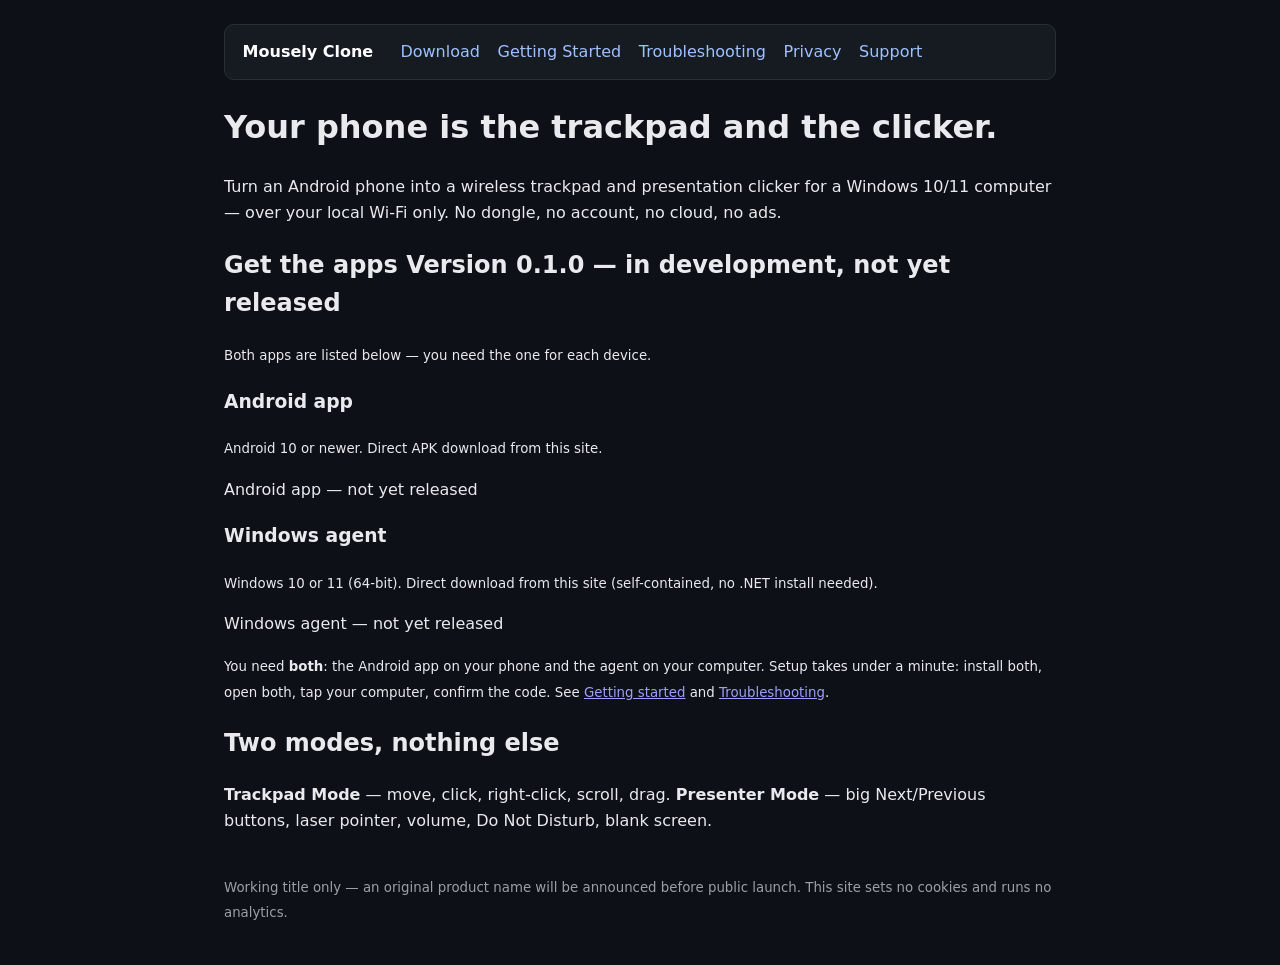
==== index.html @ 25a97e23 "Publish website build" ====
<!DOCTYPE html><html lang="en" data-astro-cid-5hce7sga> <head><meta charset="utf-8"><meta name="viewport" content="width=device-width, initial-scale=1"><title>Download — Mousely Clone (working title)</title><style>:root{color-scheme:dark;font-family:system-ui,-apple-system,Segoe UI,sans-serif}body{margin:0 auto;max-width:52rem;padding:1.5rem;line-height:1.6;background:#0d1117;color:#e8eaed}h1[data-astro-cid-5hce7sga]{font-size:2rem;line-height:1.25;margin:1.2rem 0 .6rem}h2[data-astro-cid-5hce7sga]{margin-top:0}nav[data-astro-cid-5hce7sga]{display:flex;flex-wrap:wrap;gap:.4rem 1.1rem;align-items:baseline;padding:.9rem 1.1rem;background:#161b22;border:1px solid #2a2f36;border-radius:10px}nav[data-astro-cid-5hce7sga] .brand[data-astro-cid-5hce7sga]{font-weight:700;color:#fff;margin-right:.6rem}nav[data-astro-cid-5hce7sga] a[data-astro-cid-5hce7sga]{color:#9ec1ff;text-decoration:none}nav[data-astro-cid-5hce7sga] a[data-astro-cid-5hce7sga]:hover{text-decoration:underline}footer[data-astro-cid-5hce7sga]{margin-top:2.5rem;color:#9aa0a6}.dl-grid[data-astro-cid-5hce7sga]{display:grid;grid-template-columns:repeat(auto-fit,minmax(15rem,1fr));gap:1rem}.dl[data-astro-cid-5hce7sga]{border:1px solid #2a2f36;border-radius:.5rem;padding:1rem}.dl[data-astro-cid-5hce7sga].recommended{border-color:#9ec1ff;box-shadow:0 0 0 1px #9ec1ff}.sha[data-astro-cid-5hce7sga]{word-break:break-all;font-size:.72rem}.card[data-astro-cid-5hce7sga]{border:1px solid #2a2f36;border-radius:10px;padding:1.1rem 1.3rem;margin:1rem 0;background:#12161c}.badge[data-astro-cid-5hce7sga]{display:inline-block;padding:.1rem .55rem;border-radius:999px;background:#3a2f10;color:#ffd97a;font-size:.85rem}a[data-astro-cid-5hce7sga].btn{display:inline-block;padding:.6rem 1.1rem;border-radius:8px;background:#1f6feb;color:#fff;text-decoration:none;margin-right:.6rem}a[data-astro-cid-5hce7sga].btn.disabled{background:#2a2f36;color:#9aa0a6;pointer-events:none}
</style></head> <body data-astro-cid-5hce7sga> <nav data-astro-cid-5hce7sga> <span class="brand" data-astro-cid-5hce7sga>Mousely Clone</span> <a href="/" data-astro-cid-5hce7sga>Download</a> <a href="/getting-started/" data-astro-cid-5hce7sga>Getting Started</a> <a href="/troubleshooting/" data-astro-cid-5hce7sga>Troubleshooting</a> <a href="/privacy/" data-astro-cid-5hce7sga>Privacy</a> <a href="/support/" data-astro-cid-5hce7sga>Support</a> </nav> <main data-astro-cid-5hce7sga> <h1>Your phone is the trackpad and the clicker.</h1> <p>Turn an Android phone into a wireless trackpad and presentation clicker for a
     Windows 10/11 computer — over your local Wi-Fi only. No dongle, no account,
     no cloud, no ads.</p> <div class="card" id="download"> <h2>Get the apps
<span class="badge">Version 0.1.0 — in development, not yet released</span> </h2> <p id="os-hint"><small>Both apps are listed below — you need the one for each device.</small></p> <div class="dl-grid"> <div class="dl" id="dl-android"> <h3>Android app</h3> <p><small>Android 10 or newer. Direct APK download from this site.</small></p> <p><a class="btn disabled" aria-disabled="true">Android app — not yet released</a></p> </div> <div class="dl" id="dl-windows"> <h3>Windows agent</h3> <p><small>Windows 10 or 11 (64-bit). Direct download from this site (self-contained, no .NET install needed).</small></p> <p><a class="btn disabled" aria-disabled="true">Windows agent — not yet released</a></p> </div> </div> <p><small>You need <strong>both</strong>: the Android app on your phone and the agent on your
    computer. Setup takes under a minute: install both, open both, tap your computer, confirm the code.
    See <a href="/getting-started/">Getting started</a> and <a href="/troubleshooting/">Troubleshooting</a>.</small></p> </div> <div class="card"> <h2>Two modes, nothing else</h2> <p><strong>Trackpad Mode</strong> — move, click, right-click, scroll, drag.
<strong>Presenter Mode</strong> — big Next/Previous buttons, laser pointer, volume,
       Do Not Disturb, blank screen.</p> </div> <script>
    // Highlight the download that matches the visitor's OS. Both options stay
    // visible and usable — this only adds a hint, it never hides the other.
    (function () {
      var ua = navigator.userAgent || '';
      var isAndroid = /Android/i.test(ua);
      var isWindows = /Windows/i.test(ua);
      var hint = document.getElementById('os-hint');
      if (isAndroid) {
        document.getElementById('dl-android')?.classList.add('recommended');
        if (hint) hint.innerHTML = '<small>On an Android phone? Start with the <strong>Android app</strong> — you will also need the Windows agent on your computer.</small>';
      } else if (isWindows) {
        document.getElementById('dl-windows')?.classList.add('recommended');
        if (hint) hint.innerHTML = '<small>On a Windows PC? Start with the <strong>Windows agent</strong> — you will also need the Android app on your phone.</small>';
      }
    })();
  </script> </main> <footer data-astro-cid-5hce7sga><p data-astro-cid-5hce7sga><small data-astro-cid-5hce7sga>Working title only — an original product name will be announced before public launch. This site sets no cookies and runs no analytics.</small></p></footer> </body></html>
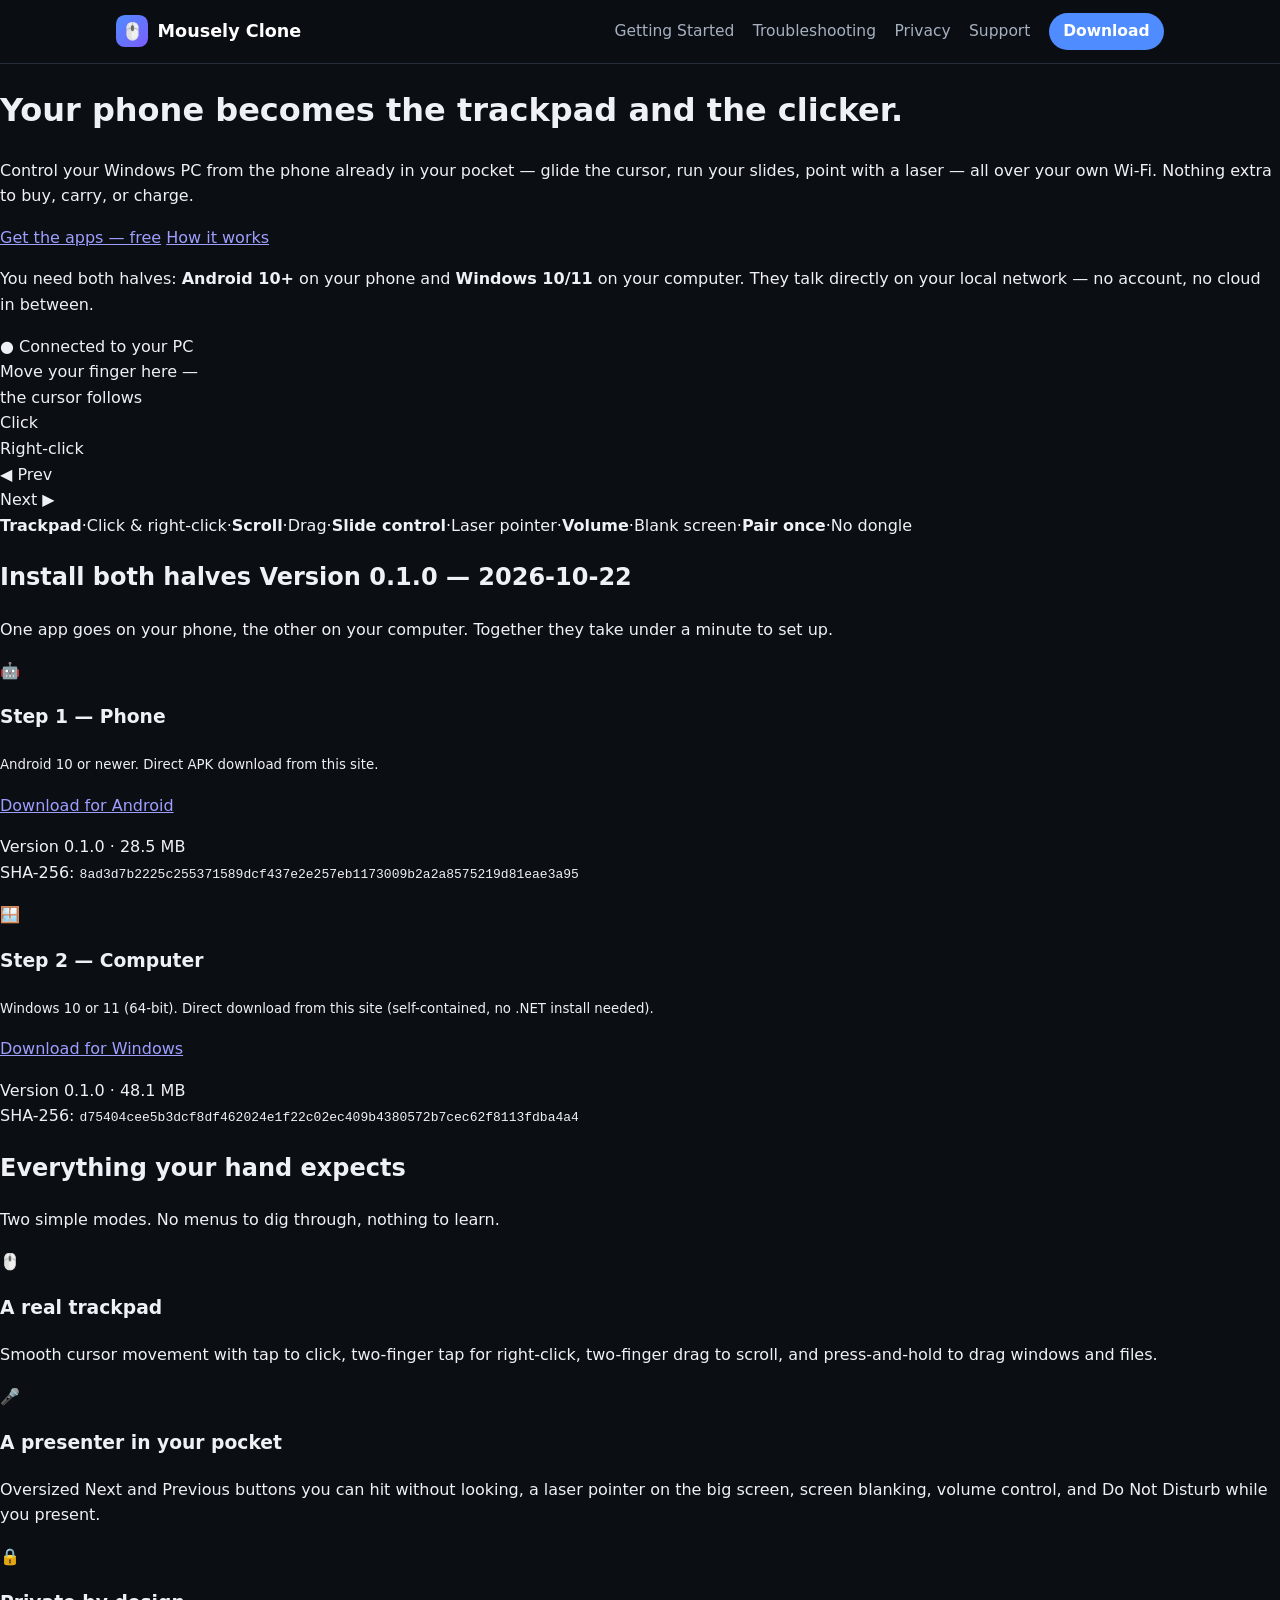
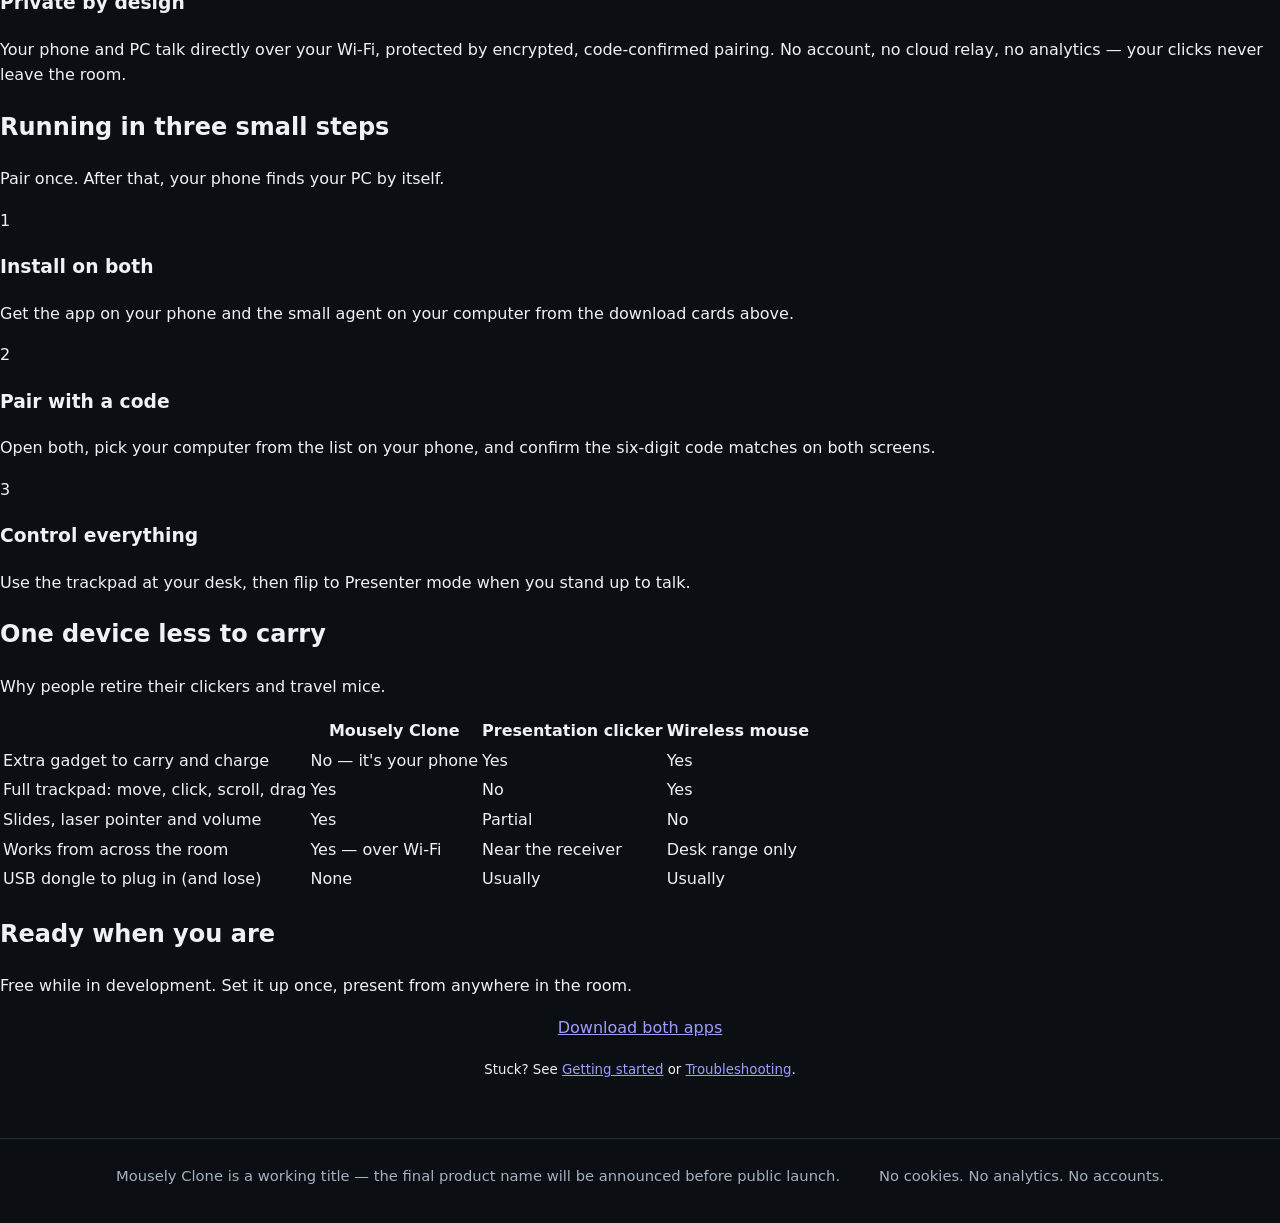
==== commit 7375d0f4: "Publish website build" ====
--- a/index.html
+++ b/index.html
@@ -1,25 +1,32 @@
-<!DOCTYPE html><html lang="en" data-astro-cid-5hce7sga> <head><meta charset="utf-8"><meta name="viewport" content="width=device-width, initial-scale=1"><title>Download — Mousely Clone (working title)</title><style>:root{color-scheme:dark;font-family:system-ui,-apple-system,Segoe UI,sans-serif}body{margin:0 auto;max-width:52rem;padding:1.5rem;line-height:1.6;background:#0d1117;color:#e8eaed}h1[data-astro-cid-5hce7sga]{font-size:2rem;line-height:1.25;margin:1.2rem 0 .6rem}h2[data-astro-cid-5hce7sga]{margin-top:0}nav[data-astro-cid-5hce7sga]{display:flex;flex-wrap:wrap;gap:.4rem 1.1rem;align-items:baseline;padding:.9rem 1.1rem;background:#161b22;border:1px solid #2a2f36;border-radius:10px}nav[data-astro-cid-5hce7sga] .brand[data-astro-cid-5hce7sga]{font-weight:700;color:#fff;margin-right:.6rem}nav[data-astro-cid-5hce7sga] a[data-astro-cid-5hce7sga]{color:#9ec1ff;text-decoration:none}nav[data-astro-cid-5hce7sga] a[data-astro-cid-5hce7sga]:hover{text-decoration:underline}footer[data-astro-cid-5hce7sga]{margin-top:2.5rem;color:#9aa0a6}.dl-grid[data-astro-cid-5hce7sga]{display:grid;grid-template-columns:repeat(auto-fit,minmax(15rem,1fr));gap:1rem}.dl[data-astro-cid-5hce7sga]{border:1px solid #2a2f36;border-radius:.5rem;padding:1rem}.dl[data-astro-cid-5hce7sga].recommended{border-color:#9ec1ff;box-shadow:0 0 0 1px #9ec1ff}.sha[data-astro-cid-5hce7sga]{word-break:break-all;font-size:.72rem}.card[data-astro-cid-5hce7sga]{border:1px solid #2a2f36;border-radius:10px;padding:1.1rem 1.3rem;margin:1rem 0;background:#12161c}.badge[data-astro-cid-5hce7sga]{display:inline-block;padding:.1rem .55rem;border-radius:999px;background:#3a2f10;color:#ffd97a;font-size:.85rem}a[data-astro-cid-5hce7sga].btn{display:inline-block;padding:.6rem 1.1rem;border-radius:8px;background:#1f6feb;color:#fff;text-decoration:none;margin-right:.6rem}a[data-astro-cid-5hce7sga].btn.disabled{background:#2a2f36;color:#9aa0a6;pointer-events:none}
-</style></head> <body data-astro-cid-5hce7sga> <nav data-astro-cid-5hce7sga> <span class="brand" data-astro-cid-5hce7sga>Mousely Clone</span> <a href="/" data-astro-cid-5hce7sga>Download</a> <a href="/getting-started/" data-astro-cid-5hce7sga>Getting Started</a> <a href="/troubleshooting/" data-astro-cid-5hce7sga>Troubleshooting</a> <a href="/privacy/" data-astro-cid-5hce7sga>Privacy</a> <a href="/support/" data-astro-cid-5hce7sga>Support</a> </nav> <main data-astro-cid-5hce7sga> <h1>Your phone is the trackpad and the clicker.</h1> <p>Turn an Android phone into a wireless trackpad and presentation clicker for a
-     Windows 10/11 computer — over your local Wi-Fi only. No dongle, no account,
-     no cloud, no ads.</p> <div class="card" id="download"> <h2>Get the apps
-<span class="badge">Version 0.1.0 — in development, not yet released</span> </h2> <p id="os-hint"><small>Both apps are listed below — you need the one for each device.</small></p> <div class="dl-grid"> <div class="dl" id="dl-android"> <h3>Android app</h3> <p><small>Android 10 or newer. Direct APK download from this site.</small></p> <p><a class="btn disabled" aria-disabled="true">Android app — not yet released</a></p> </div> <div class="dl" id="dl-windows"> <h3>Windows agent</h3> <p><small>Windows 10 or 11 (64-bit). Direct download from this site (self-contained, no .NET install needed).</small></p> <p><a class="btn disabled" aria-disabled="true">Windows agent — not yet released</a></p> </div> </div> <p><small>You need <strong>both</strong>: the Android app on your phone and the agent on your
-    computer. Setup takes under a minute: install both, open both, tap your computer, confirm the code.
-    See <a href="/getting-started/">Getting started</a> and <a href="/troubleshooting/">Troubleshooting</a>.</small></p> </div> <div class="card"> <h2>Two modes, nothing else</h2> <p><strong>Trackpad Mode</strong> — move, click, right-click, scroll, drag.
-<strong>Presenter Mode</strong> — big Next/Previous buttons, laser pointer, volume,
-       Do Not Disturb, blank screen.</p> </div> <script>
+<!DOCTYPE html><html lang="en" data-astro-cid-5hce7sga> <head><meta charset="utf-8"><meta name="viewport" content="width=device-width, initial-scale=1"><meta name="description" content="Mousely Clone turns an Android phone into a wireless trackpad and presentation clicker for a Windows PC — over your own Wi-Fi, with no dongle, no account and no cloud."><title>Your phone is the trackpad — Mousely Clone (working title)</title><link rel="stylesheet" href="/_astro/getting-started.DhWvKRjP.css"></head> <body data-astro-cid-5hce7sga> <header class="site" data-astro-cid-5hce7sga> <div class="bar" data-astro-cid-5hce7sga> <a class="brand" href="/" data-astro-cid-5hce7sga><span class="logo" data-astro-cid-5hce7sga>🖱️</span> Mousely Clone</a> <nav class="main" data-astro-cid-5hce7sga> <a href="/getting-started/" data-astro-cid-5hce7sga>Getting Started</a> <a href="/troubleshooting/" data-astro-cid-5hce7sga>Troubleshooting</a> <a href="/privacy/" data-astro-cid-5hce7sga>Privacy</a> <a href="/support/" data-astro-cid-5hce7sga>Support</a> <a class="cta" href="/#download" data-astro-cid-5hce7sga>Download</a> </nav> </div> </header>  <div class="hero"> <h1>Your phone becomes the <span class="grad">trackpad and the clicker.</span></h1> <p class="sub">Control your Windows PC from the phone already in your pocket — glide the
+      cursor, run your slides, point with a laser — all over your own Wi-Fi.
+      Nothing extra to buy, carry, or charge.</p> <div class="cta-row"> <a class="btn" href="#download">Get the apps — free</a> <a class="btn ghost" href="/getting-started/">How it works</a> </div> <p class="compat">You need both halves: <strong>Android 10+</strong> on your phone and
+<strong>Windows 10/11</strong> on your computer. They talk directly on your local
+      network — no account, no cloud in between.</p> <div class="phone" aria-hidden="true"> <div class="screen"> <div class="p-status">● Connected to your PC</div> <div class="p-pad">Move your finger here —<br>the cursor follows</div> <div class="p-row"><div class="p-btn">Click</div><div class="p-btn">Right-click</div></div> <div class="p-row"><div class="p-btn blue">◀ Prev</div><div class="p-btn blue">Next ▶</div></div> </div> </div> </div> <div class="ticker" aria-hidden="true"> <span><b>Trackpad</b></span>·<span>Click &amp; right-click</span>·<span><b>Scroll</b></span>·<span>Drag</span>·<span><b>Slide control</b></span>·<span>Laser pointer</span>·<span><b>Volume</b></span>·<span>Blank screen</span>·<span><b>Pair once</b></span>·<span>No dongle</span> </div> <div class="wrap"> <section class="block" id="download"> <h2>Install both halves
+<span class="badge live">Version 0.1.0 — 2026-10-22</span> </h2> <p class="lead" id="os-hint">One app goes on your phone, the other on your computer.
+        Together they take under a minute to set up.</p> <div class="dl-grid"> <div class="dl" id="dl-android"> <div class="os-ic">🤖</div> <h3>Step 1 — Phone</h3> <p><small>Android 10 or newer. Direct APK download from this site.</small></p>  <p><a class="btn" href="https://haalimwork-sys.github.io/files/mouselyclone-android-v0.1.0.apk">Download for Android</a></p> <p class="meta">Version 0.1.0 · 28.5 MB<br>
+SHA-256: <code class="sha">8ad3d7b2225c255371589dcf437e2e257eb1173009b2a2a8575219d81eae3a95</code></p>  </div> <div class="dl" id="dl-windows"> <div class="os-ic">🪟</div> <h3>Step 2 — Computer</h3> <p><small>Windows 10 or 11 (64-bit). Direct download from this site (self-contained, no .NET install needed).</small></p>  <p><a class="btn" href="https://haalimwork-sys.github.io/files/mouselyclone-windows-v0.1.0.zip">Download for Windows</a></p> <p class="meta">Version 0.1.0 · 48.1 MB<br>
+SHA-256: <code class="sha">d75404cee5b3dcf8df462024e1f22c02ec409b4380572b7cec62f8113fdba4a4</code></p>  </div> </div> </section> <section class="block"> <h2>Everything your hand expects</h2> <p class="lead">Two simple modes. No menus to dig through, nothing to learn.</p> <div class="grid3"> <div class="feat"> <div class="ic">🖱️</div> <h3>A real trackpad</h3> <p>Smooth cursor movement with tap to click, two-finger tap for right-click,
+             two-finger drag to scroll, and press-and-hold to drag windows and files.</p> </div> <div class="feat"> <div class="ic">🎤</div> <h3>A presenter in your pocket</h3> <p>Oversized Next and Previous buttons you can hit without looking, a laser
+             pointer on the big screen, screen blanking, volume control, and
+             Do Not Disturb while you present.</p> </div> <div class="feat"> <div class="ic">🔒</div> <h3>Private by design</h3> <p>Your phone and PC talk directly over your Wi-Fi, protected by encrypted,
+             code-confirmed pairing. No account, no cloud relay, no analytics —
+             your clicks never leave the room.</p> </div> </div> </section> <section class="block"> <h2>Running in three small steps</h2> <p class="lead">Pair once. After that, your phone finds your PC by itself.</p> <div class="steps"> <div class="step"> <div class="num">1</div> <h3>Install on both</h3> <p>Get the app on your phone and the small agent on your computer from the
+             download cards above.</p> </div> <div class="step"> <div class="num">2</div> <h3>Pair with a code</h3> <p>Open both, pick your computer from the list on your phone, and confirm the
+             six-digit code matches on both screens.</p> </div> <div class="step"> <div class="num">3</div> <h3>Control everything</h3> <p>Use the trackpad at your desk, then flip to Presenter mode when you stand
+             up to talk.</p> </div> </div> </section> <section class="block"> <h2>One device less to carry</h2> <p class="lead">Why people retire their clickers and travel mice.</p> <div class="table-wrap"> <table class="compare"> <tr><th></th><th>Mousely Clone</th><th>Presentation clicker</th><th>Wireless mouse</th></tr> <tr><td>Extra gadget to carry and charge</td><td class="yes">No — it's your phone</td><td class="no">Yes</td><td class="no">Yes</td></tr> <tr><td>Full trackpad: move, click, scroll, drag</td><td class="yes">Yes</td><td class="no">No</td><td class="yes">Yes</td></tr> <tr><td>Slides, laser pointer and volume</td><td class="yes">Yes</td><td>Partial</td><td class="no">No</td></tr> <tr><td>Works from across the room</td><td class="yes">Yes — over Wi-Fi</td><td>Near the receiver</td><td class="no">Desk range only</td></tr> <tr><td>USB dongle to plug in (and lose)</td><td class="yes">None</td><td class="no">Usually</td><td class="no">Usually</td></tr> </table> </div> </section> <section class="block"> <h2>Ready when you are</h2> <p class="lead">Free while in development. Set it up once, present from anywhere in the room.</p> <p style="text-align:center"><a class="btn" href="#download">Download both apps</a></p> <p style="text-align:center"><small>Stuck? See <a href="/getting-started/">Getting started</a>
+or <a href="/troubleshooting/">Troubleshooting</a>.</small></p> </section> </div> <script>
     // Highlight the download that matches the visitor's OS. Both options stay
     // visible and usable — this only adds a hint, it never hides the other.
     (function () {
       var ua = navigator.userAgent || '';
-      var isAndroid = /Android/i.test(ua);
-      var isWindows = /Windows/i.test(ua);
       var hint = document.getElementById('os-hint');
-      if (isAndroid) {
+      if (/Android/i.test(ua)) {
         document.getElementById('dl-android')?.classList.add('recommended');
-        if (hint) hint.innerHTML = '<small>On an Android phone? Start with the <strong>Android app</strong> — you will also need the Windows agent on your computer.</small>';
-      } else if (isWindows) {
+        if (hint) hint.innerHTML = 'You are on an Android phone — start with <strong>Step 1</strong> below. You will also need the Windows agent on your computer.';
+      } else if (/Windows/i.test(ua)) {
         document.getElementById('dl-windows')?.classList.add('recommended');
-        if (hint) hint.innerHTML = '<small>On a Windows PC? Start with the <strong>Windows agent</strong> — you will also need the Android app on your phone.</small>';
+        if (hint) hint.innerHTML = 'You are on a Windows PC — start with <strong>Step 2</strong> below. You will also need the Android app on your phone.';
       }
     })();
-  </script> </main> <footer data-astro-cid-5hce7sga><p data-astro-cid-5hce7sga><small data-astro-cid-5hce7sga>Working title only — an original product name will be announced before public launch. This site sets no cookies and runs no analytics.</small></p></footer> </body></html>+  </script>  <footer class="site" data-astro-cid-5hce7sga> <div class="foot" data-astro-cid-5hce7sga> <span data-astro-cid-5hce7sga>Mousely Clone is a working title — the final product name will be announced before public launch.</span> <span data-astro-cid-5hce7sga>No cookies. No analytics. No accounts.</span> </div> </footer> </body></html>
--- a/_astro/getting-started.DhWvKRjP.css
+++ b/_astro/getting-started.DhWvKRjP.css
@@ -0,0 +1 @@
+:root{color-scheme:dark;--bg: #0b0e13;--panel: #12161d;--panel2: #171c26;--line: #262d3a;--text: #eef1f6;--muted: #a7b0bf;--accent: #4f8cff;--accent2: #7c5cff;--good: #3fb96f;--warn-bg: #3a2f10;--warn: #ffd97a;font-family:system-ui,-apple-system,Segoe UI,Roboto,sans-serif}[data-astro-cid-5hce7sga]{box-sizing:border-box}body{margin:0;background:var(--bg);color:var(--text);line-height:1.6}.wrap[data-astro-cid-5hce7sga]{max-width:68rem;margin:0 auto;padding:0 1.25rem 3rem}a[data-astro-cid-5hce7sga]{color:#9ec1ff}header[data-astro-cid-5hce7sga].site{position:sticky;top:0;z-index:10;background:#0b0e13e0;backdrop-filter:blur(8px);border-bottom:1px solid var(--line)}header[data-astro-cid-5hce7sga].site .bar[data-astro-cid-5hce7sga]{max-width:68rem;margin:0 auto;padding:.8rem 1.25rem;display:flex;align-items:center;gap:1.4rem;flex-wrap:wrap}.brand[data-astro-cid-5hce7sga]{display:flex;align-items:center;gap:.6rem;font-weight:800;font-size:1.1rem;color:#fff;text-decoration:none;margin-right:auto}.brand[data-astro-cid-5hce7sga] .logo[data-astro-cid-5hce7sga]{width:2rem;height:2rem;border-radius:.55rem;background:linear-gradient(135deg,var(--accent),var(--accent2));display:inline-flex;align-items:center;justify-content:center;font-size:1.05rem}nav[data-astro-cid-5hce7sga].main{display:flex;gap:1.15rem;flex-wrap:wrap;align-items:center}nav[data-astro-cid-5hce7sga].main a[data-astro-cid-5hce7sga]{color:var(--muted);text-decoration:none;font-size:.97rem}nav[data-astro-cid-5hce7sga].main a[data-astro-cid-5hce7sga]:hover{color:#fff}nav[data-astro-cid-5hce7sga].main a[data-astro-cid-5hce7sga].cta{color:#fff;background:var(--accent);padding:.38rem .9rem;border-radius:999px;font-weight:600}nav[data-astro-cid-5hce7sga].main a[data-astro-cid-5hce7sga].cta:hover{background:#3d7bf0}.hero[data-astro-cid-5hce7sga]{text-align:center;padding:4.2rem 1rem 2.6rem;background:radial-gradient(60rem 26rem at 50% -8rem,rgba(79,140,255,.22),transparent 60%),radial-gradient(40rem 18rem at 85% 0,rgba(124,92,255,.16),transparent 60%);border-bottom:1px solid var(--line)}.hero[data-astro-cid-5hce7sga] h1[data-astro-cid-5hce7sga]{font-size:clamp(2.1rem,5.2vw,3.4rem);line-height:1.12;margin:0 auto 1rem;max-width:46rem;letter-spacing:-.02em}.hero[data-astro-cid-5hce7sga] h1[data-astro-cid-5hce7sga] .grad[data-astro-cid-5hce7sga]{background:linear-gradient(90deg,var(--accent),var(--accent2));-webkit-background-clip:text;background-clip:text;color:transparent}.hero[data-astro-cid-5hce7sga] p[data-astro-cid-5hce7sga].sub{font-size:1.15rem;color:var(--muted);max-width:40rem;margin:0 auto 1.8rem}.hero[data-astro-cid-5hce7sga] .cta-row[data-astro-cid-5hce7sga]{display:flex;gap:.8rem;justify-content:center;flex-wrap:wrap}.hero[data-astro-cid-5hce7sga] .compat[data-astro-cid-5hce7sga]{margin-top:1.1rem;color:var(--muted);font-size:.92rem}a[data-astro-cid-5hce7sga].btn{display:inline-block;padding:.75rem 1.5rem;border-radius:999px;background:var(--accent);color:#fff;text-decoration:none;font-weight:650;font-size:1.02rem}a[data-astro-cid-5hce7sga].btn:hover{background:#3d7bf0}a[data-astro-cid-5hce7sga].btn.ghost{background:transparent;border:1px solid var(--line);color:var(--text)}a[data-astro-cid-5hce7sga].btn.ghost:hover{border-color:var(--accent)}a[data-astro-cid-5hce7sga].btn.disabled{background:#232a36;color:#8a94a5;pointer-events:none}.phone[data-astro-cid-5hce7sga]{width:15.5rem;margin:2.4rem auto 0;background:#05070a;border:1px solid #303947;border-radius:2rem;padding:.7rem;box-shadow:0 1.5rem 3rem #00000080}.phone[data-astro-cid-5hce7sga] .screen[data-astro-cid-5hce7sga]{background:linear-gradient(180deg,#141a24,#0d1117);border-radius:1.5rem;padding:1rem .9rem 1.1rem;min-height:19rem;display:flex;flex-direction:column;gap:.7rem}.phone[data-astro-cid-5hce7sga] .p-status[data-astro-cid-5hce7sga]{text-align:center;color:var(--good);font-size:.8rem;font-weight:600}.phone[data-astro-cid-5hce7sga] .p-pad[data-astro-cid-5hce7sga]{flex:1;border:1.5px dashed #33405a;border-radius:1rem;display:flex;align-items:center;justify-content:center;color:#6f7d94;font-size:.85rem;text-align:center;padding:1rem}.phone[data-astro-cid-5hce7sga] .p-row[data-astro-cid-5hce7sga]{display:flex;gap:.6rem}.phone[data-astro-cid-5hce7sga] .p-btn[data-astro-cid-5hce7sga]{flex:1;text-align:center;background:#1c2330;border:1px solid var(--line);border-radius:.8rem;padding:.55rem 0;font-size:.85rem;color:var(--text)}.phone[data-astro-cid-5hce7sga] .p-btn[data-astro-cid-5hce7sga].blue{background:var(--accent);border-color:var(--accent);color:#fff;font-weight:650}.ticker[data-astro-cid-5hce7sga]{overflow:hidden;border-bottom:1px solid var(--line);padding:.85rem 0;white-space:nowrap;color:var(--muted);font-size:.95rem;text-align:center}.ticker[data-astro-cid-5hce7sga] span[data-astro-cid-5hce7sga]{margin:0 1.1rem}.ticker[data-astro-cid-5hce7sga] b[data-astro-cid-5hce7sga]{color:var(--text);font-weight:600}section[data-astro-cid-5hce7sga].block{padding:3rem 0 .5rem}section[data-astro-cid-5hce7sga].block>h2[data-astro-cid-5hce7sga]{font-size:1.8rem;text-align:center;margin:0 0 .5rem;letter-spacing:-.01em}section[data-astro-cid-5hce7sga].block>p[data-astro-cid-5hce7sga].lead{text-align:center;color:var(--muted);max-width:38rem;margin:0 auto 2rem}.grid3[data-astro-cid-5hce7sga]{display:grid;grid-template-columns:repeat(auto-fit,minmax(15.5rem,1fr));gap:1rem}.feat[data-astro-cid-5hce7sga]{background:var(--panel);border:1px solid var(--line);border-radius:1rem;padding:1.4rem}.feat[data-astro-cid-5hce7sga] .ic[data-astro-cid-5hce7sga]{font-size:1.6rem}.feat[data-astro-cid-5hce7sga] h3[data-astro-cid-5hce7sga]{margin:.6rem 0 .35rem;font-size:1.12rem}.feat[data-astro-cid-5hce7sga] p[data-astro-cid-5hce7sga]{margin:0;color:var(--muted);font-size:.97rem}.steps[data-astro-cid-5hce7sga]{display:grid;grid-template-columns:repeat(auto-fit,minmax(15.5rem,1fr));gap:1rem}.step[data-astro-cid-5hce7sga]{background:var(--panel);border:1px solid var(--line);border-radius:1rem;padding:1.4rem}.step[data-astro-cid-5hce7sga] .num[data-astro-cid-5hce7sga]{width:2.1rem;height:2.1rem;border-radius:999px;background:linear-gradient(135deg,var(--accent),var(--accent2));color:#fff;font-weight:750;display:flex;align-items:center;justify-content:center}.step[data-astro-cid-5hce7sga] h3[data-astro-cid-5hce7sga]{margin:.7rem 0 .35rem;font-size:1.1rem}.step[data-astro-cid-5hce7sga] p[data-astro-cid-5hce7sga]{margin:0;color:var(--muted);font-size:.97rem}.dl-grid[data-astro-cid-5hce7sga]{display:grid;grid-template-columns:repeat(auto-fit,minmax(16.5rem,1fr));gap:1rem;max-width:48rem;margin:0 auto}.dl[data-astro-cid-5hce7sga]{background:var(--panel2);border:1px solid var(--line);border-radius:1rem;padding:1.6rem;text-align:center}.dl[data-astro-cid-5hce7sga].recommended{border-color:var(--accent);box-shadow:0 0 0 1px var(--accent)}.dl[data-astro-cid-5hce7sga] .os-ic[data-astro-cid-5hce7sga]{font-size:2.2rem}.dl[data-astro-cid-5hce7sga] h3[data-astro-cid-5hce7sga]{margin:.5rem 0 .2rem;font-size:1.25rem}.dl[data-astro-cid-5hce7sga] p[data-astro-cid-5hce7sga]{color:var(--muted)}.dl[data-astro-cid-5hce7sga] .meta[data-astro-cid-5hce7sga]{font-size:.85rem;color:var(--muted)}.sha[data-astro-cid-5hce7sga]{word-break:break-all;font-size:.7rem;color:#7d8798}.badge[data-astro-cid-5hce7sga]{display:inline-block;padding:.18rem .7rem;border-radius:999px;background:var(--warn-bg);color:var(--warn);font-size:.85rem;font-weight:600}.badge[data-astro-cid-5hce7sga].live{background:#123324;color:#7be2a8}.table-wrap[data-astro-cid-5hce7sga]{overflow-x:auto}table[data-astro-cid-5hce7sga].compare{width:100%;border-collapse:collapse;background:var(--panel);border:1px solid var(--line);border-radius:1rem;overflow:hidden;font-size:.97rem}table[data-astro-cid-5hce7sga].compare th[data-astro-cid-5hce7sga],table[data-astro-cid-5hce7sga].compare td[data-astro-cid-5hce7sga]{padding:.8rem 1rem;text-align:left;border-bottom:1px solid var(--line)}table[data-astro-cid-5hce7sga].compare th[data-astro-cid-5hce7sga]{background:var(--panel2)}table[data-astro-cid-5hce7sga].compare td[data-astro-cid-5hce7sga].yes{color:#7be2a8;font-weight:650}table[data-astro-cid-5hce7sga].compare td[data-astro-cid-5hce7sga].no{color:#e28a7b}table[data-astro-cid-5hce7sga].compare tr[data-astro-cid-5hce7sga]:last-child td[data-astro-cid-5hce7sga]{border-bottom:none}main[data-astro-cid-5hce7sga].page{max-width:46rem;margin:0 auto;padding:2.2rem 1.25rem 1rem}main[data-astro-cid-5hce7sga].page h1[data-astro-cid-5hce7sga]{font-size:2rem;margin:0 0 1rem}.card[data-astro-cid-5hce7sga]{background:var(--panel);border:1px solid var(--line);border-radius:1rem;padding:1.2rem 1.4rem;margin:1rem 0}footer[data-astro-cid-5hce7sga].site{border-top:1px solid var(--line);margin-top:3.5rem}footer[data-astro-cid-5hce7sga].site .foot[data-astro-cid-5hce7sga]{max-width:68rem;margin:0 auto;padding:1.6rem 1.25rem 2.2rem;color:var(--muted);font-size:.92rem;display:flex;gap:1rem;flex-wrap:wrap;justify-content:space-between}footer[data-astro-cid-5hce7sga].site a[data-astro-cid-5hce7sga]{color:var(--muted)}
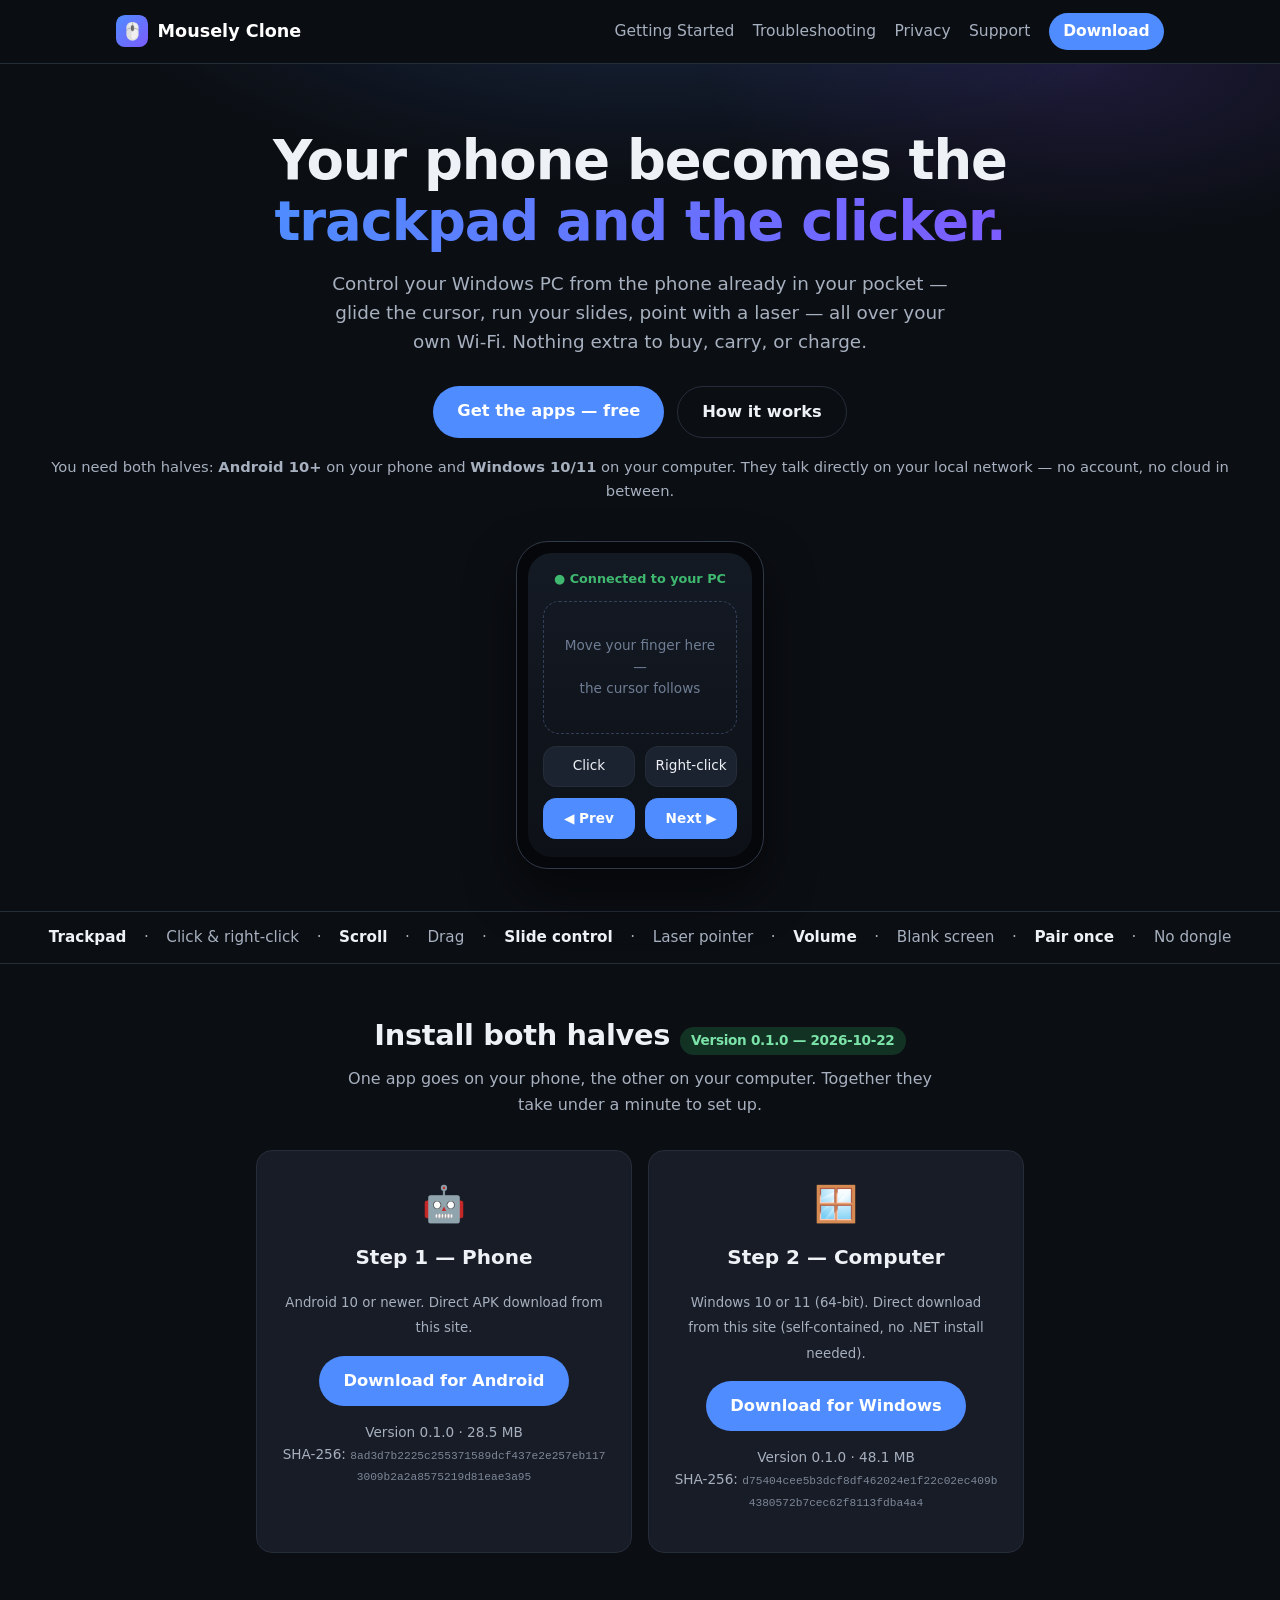
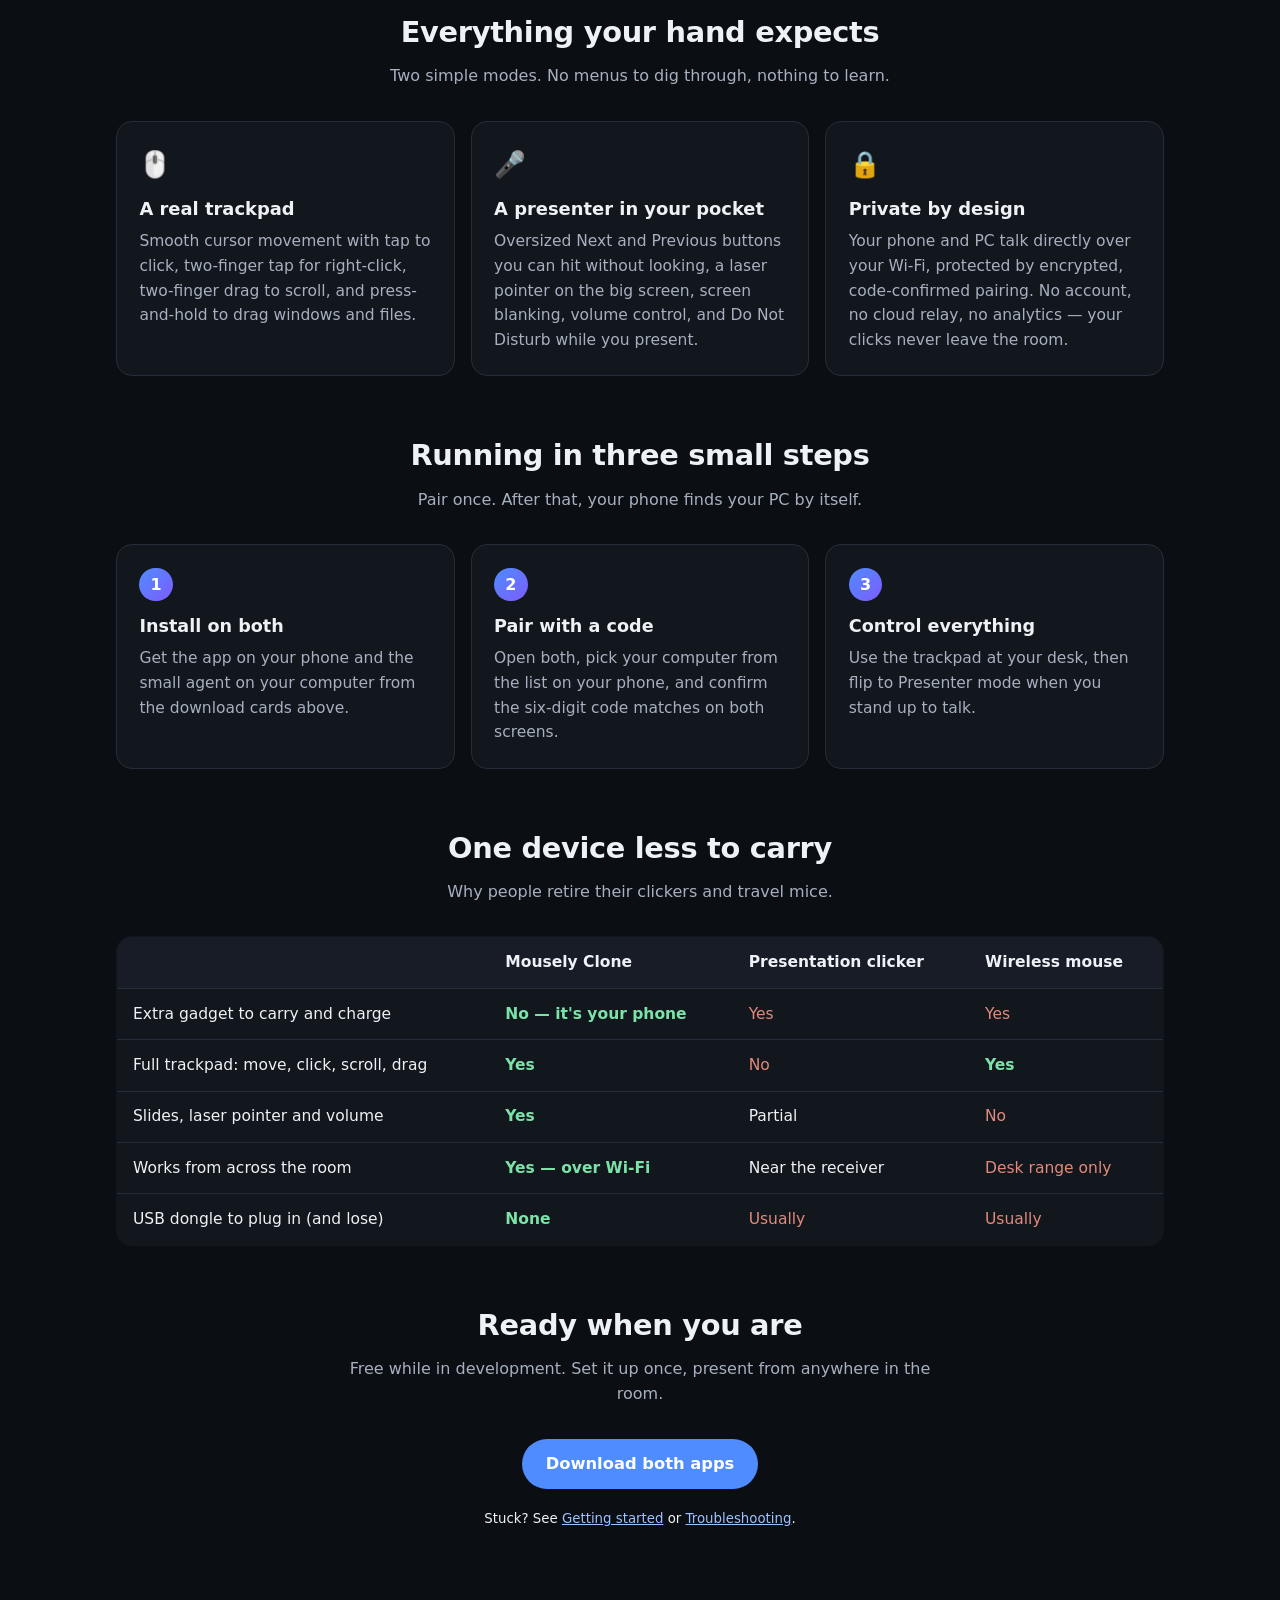
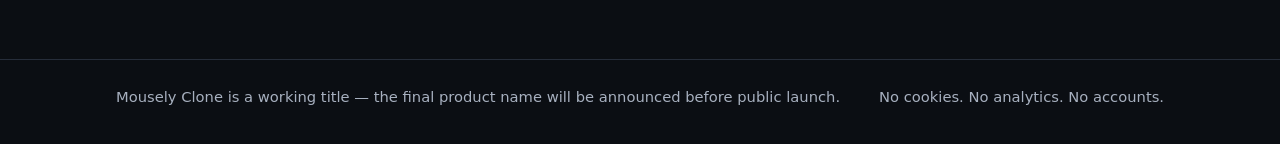
==== commit 51b2eb67: "Publish website build" ====
--- a/index.html
+++ b/index.html
@@ -1,4 +1,4 @@
-<!DOCTYPE html><html lang="en" data-astro-cid-5hce7sga> <head><meta charset="utf-8"><meta name="viewport" content="width=device-width, initial-scale=1"><meta name="description" content="Mousely Clone turns an Android phone into a wireless trackpad and presentation clicker for a Windows PC — over your own Wi-Fi, with no dongle, no account and no cloud."><title>Your phone is the trackpad — Mousely Clone (working title)</title><link rel="stylesheet" href="/_astro/getting-started.DhWvKRjP.css"></head> <body data-astro-cid-5hce7sga> <header class="site" data-astro-cid-5hce7sga> <div class="bar" data-astro-cid-5hce7sga> <a class="brand" href="/" data-astro-cid-5hce7sga><span class="logo" data-astro-cid-5hce7sga>🖱️</span> Mousely Clone</a> <nav class="main" data-astro-cid-5hce7sga> <a href="/getting-started/" data-astro-cid-5hce7sga>Getting Started</a> <a href="/troubleshooting/" data-astro-cid-5hce7sga>Troubleshooting</a> <a href="/privacy/" data-astro-cid-5hce7sga>Privacy</a> <a href="/support/" data-astro-cid-5hce7sga>Support</a> <a class="cta" href="/#download" data-astro-cid-5hce7sga>Download</a> </nav> </div> </header>  <div class="hero"> <h1>Your phone becomes the <span class="grad">trackpad and the clicker.</span></h1> <p class="sub">Control your Windows PC from the phone already in your pocket — glide the
+<!DOCTYPE html><html lang="en"> <head><meta charset="utf-8"><meta name="viewport" content="width=device-width, initial-scale=1"><meta name="description" content="Mousely Clone turns an Android phone into a wireless trackpad and presentation clicker for a Windows PC — over your own Wi-Fi, with no dongle, no account and no cloud."><title>Your phone is the trackpad — Mousely Clone (working title)</title><link rel="stylesheet" href="/_astro/getting-started.BnJvXzkW.css"></head> <body> <header class="site"> <div class="bar"> <a class="brand" href="/"><span class="logo">🖱️</span> Mousely Clone</a> <nav class="main"> <a href="/getting-started/">Getting Started</a> <a href="/troubleshooting/">Troubleshooting</a> <a href="/privacy/">Privacy</a> <a href="/support/">Support</a> <a class="cta" href="/#download">Download</a> </nav> </div> </header>  <div class="hero"> <h1>Your phone becomes the <span class="grad">trackpad and the clicker.</span></h1> <p class="sub">Control your Windows PC from the phone already in your pocket — glide the
       cursor, run your slides, point with a laser — all over your own Wi-Fi.
       Nothing extra to buy, carry, or charge.</p> <div class="cta-row"> <a class="btn" href="#download">Get the apps — free</a> <a class="btn ghost" href="/getting-started/">How it works</a> </div> <p class="compat">You need both halves: <strong>Android 10+</strong> on your phone and
 <strong>Windows 10/11</strong> on your computer. They talk directly on your local
@@ -29,4 +29,4 @@
         if (hint) hint.innerHTML = 'You are on a Windows PC — start with <strong>Step 2</strong> below. You will also need the Android app on your phone.';
       }
     })();
-  </script>  <footer class="site" data-astro-cid-5hce7sga> <div class="foot" data-astro-cid-5hce7sga> <span data-astro-cid-5hce7sga>Mousely Clone is a working title — the final product name will be announced before public launch.</span> <span data-astro-cid-5hce7sga>No cookies. No analytics. No accounts.</span> </div> </footer> </body></html>+  </script>  <footer class="site"> <div class="foot"> <span>Mousely Clone is a working title — the final product name will be announced before public launch.</span> <span>No cookies. No analytics. No accounts.</span> </div> </footer> </body></html>
--- a/_astro/getting-started.BnJvXzkW.css
+++ b/_astro/getting-started.BnJvXzkW.css
@@ -0,0 +1 @@
+:root{color-scheme:dark;--bg: #0b0e13;--panel: #12161d;--panel2: #171c26;--line: #262d3a;--text: #eef1f6;--muted: #a7b0bf;--accent: #4f8cff;--accent2: #7c5cff;--good: #3fb96f;--warn-bg: #3a2f10;--warn: #ffd97a;font-family:system-ui,-apple-system,Segoe UI,Roboto,sans-serif}*{box-sizing:border-box}body{margin:0;background:var(--bg);color:var(--text);line-height:1.6}.wrap{max-width:68rem;margin:0 auto;padding:0 1.25rem 3rem}a{color:#9ec1ff}header.site{position:sticky;top:0;z-index:10;background:#0b0e13e0;backdrop-filter:blur(8px);border-bottom:1px solid var(--line)}header.site .bar{max-width:68rem;margin:0 auto;padding:.8rem 1.25rem;display:flex;align-items:center;gap:1.4rem;flex-wrap:wrap}.brand{display:flex;align-items:center;gap:.6rem;font-weight:800;font-size:1.1rem;color:#fff;text-decoration:none;margin-right:auto}.brand .logo{width:2rem;height:2rem;border-radius:.55rem;background:linear-gradient(135deg,var(--accent),var(--accent2));display:inline-flex;align-items:center;justify-content:center;font-size:1.05rem}nav.main{display:flex;gap:1.15rem;flex-wrap:wrap;align-items:center}nav.main a{color:var(--muted);text-decoration:none;font-size:.97rem}nav.main a:hover{color:#fff}nav.main a.cta{color:#fff;background:var(--accent);padding:.38rem .9rem;border-radius:999px;font-weight:600}nav.main a.cta:hover{background:#3d7bf0}.hero{text-align:center;padding:4.2rem 1rem 2.6rem;background:radial-gradient(60rem 26rem at 50% -8rem,rgba(79,140,255,.22),transparent 60%),radial-gradient(40rem 18rem at 85% 0,rgba(124,92,255,.16),transparent 60%);border-bottom:1px solid var(--line)}.hero h1{font-size:clamp(2.1rem,5.2vw,3.4rem);line-height:1.12;margin:0 auto 1rem;max-width:46rem;letter-spacing:-.02em}.hero h1 .grad{background:linear-gradient(90deg,var(--accent),var(--accent2));-webkit-background-clip:text;background-clip:text;color:transparent}.hero p.sub{font-size:1.15rem;color:var(--muted);max-width:40rem;margin:0 auto 1.8rem}.hero .cta-row{display:flex;gap:.8rem;justify-content:center;flex-wrap:wrap}.hero .compat{margin-top:1.1rem;color:var(--muted);font-size:.92rem}a.btn{display:inline-block;padding:.75rem 1.5rem;border-radius:999px;background:var(--accent);color:#fff;text-decoration:none;font-weight:650;font-size:1.02rem}a.btn:hover{background:#3d7bf0}a.btn.ghost{background:transparent;border:1px solid var(--line);color:var(--text)}a.btn.ghost:hover{border-color:var(--accent)}a.btn.disabled{background:#232a36;color:#8a94a5;pointer-events:none}.phone{width:15.5rem;margin:2.4rem auto 0;background:#05070a;border:1px solid #303947;border-radius:2rem;padding:.7rem;box-shadow:0 1.5rem 3rem #00000080}.phone .screen{background:linear-gradient(180deg,#141a24,#0d1117);border-radius:1.5rem;padding:1rem .9rem 1.1rem;min-height:19rem;display:flex;flex-direction:column;gap:.7rem}.phone .p-status{text-align:center;color:var(--good);font-size:.8rem;font-weight:600}.phone .p-pad{flex:1;border:1.5px dashed #33405a;border-radius:1rem;display:flex;align-items:center;justify-content:center;color:#6f7d94;font-size:.85rem;text-align:center;padding:1rem}.phone .p-row{display:flex;gap:.6rem}.phone .p-btn{flex:1;text-align:center;background:#1c2330;border:1px solid var(--line);border-radius:.8rem;padding:.55rem 0;font-size:.85rem;color:var(--text)}.phone .p-btn.blue{background:var(--accent);border-color:var(--accent);color:#fff;font-weight:650}.ticker{overflow:hidden;border-bottom:1px solid var(--line);padding:.85rem 0;white-space:nowrap;color:var(--muted);font-size:.95rem;text-align:center}.ticker span{margin:0 1.1rem}.ticker b{color:var(--text);font-weight:600}section.block{padding:3rem 0 .5rem}section.block>h2{font-size:1.8rem;text-align:center;margin:0 0 .5rem;letter-spacing:-.01em}section.block>p.lead{text-align:center;color:var(--muted);max-width:38rem;margin:0 auto 2rem}.grid3{display:grid;grid-template-columns:repeat(auto-fit,minmax(15.5rem,1fr));gap:1rem}.feat{background:var(--panel);border:1px solid var(--line);border-radius:1rem;padding:1.4rem}.feat .ic{font-size:1.6rem}.feat h3{margin:.6rem 0 .35rem;font-size:1.12rem}.feat p{margin:0;color:var(--muted);font-size:.97rem}.steps{display:grid;grid-template-columns:repeat(auto-fit,minmax(15.5rem,1fr));gap:1rem}.step{background:var(--panel);border:1px solid var(--line);border-radius:1rem;padding:1.4rem}.step .num{width:2.1rem;height:2.1rem;border-radius:999px;background:linear-gradient(135deg,var(--accent),var(--accent2));color:#fff;font-weight:750;display:flex;align-items:center;justify-content:center}.step h3{margin:.7rem 0 .35rem;font-size:1.1rem}.step p{margin:0;color:var(--muted);font-size:.97rem}.dl-grid{display:grid;grid-template-columns:repeat(auto-fit,minmax(16.5rem,1fr));gap:1rem;max-width:48rem;margin:0 auto}.dl{background:var(--panel2);border:1px solid var(--line);border-radius:1rem;padding:1.6rem;text-align:center}.dl.recommended{border-color:var(--accent);box-shadow:0 0 0 1px var(--accent)}.dl .os-ic{font-size:2.2rem}.dl h3{margin:.5rem 0 .2rem;font-size:1.25rem}.dl p{color:var(--muted)}.dl .meta{font-size:.85rem;color:var(--muted)}.sha{word-break:break-all;font-size:.7rem;color:#7d8798}.badge{display:inline-block;padding:.18rem .7rem;border-radius:999px;background:var(--warn-bg);color:var(--warn);font-size:.85rem;font-weight:600}.badge.live{background:#123324;color:#7be2a8}.table-wrap{overflow-x:auto}table.compare{width:100%;border-collapse:collapse;background:var(--panel);border:1px solid var(--line);border-radius:1rem;overflow:hidden;font-size:.97rem}table.compare th,table.compare td{padding:.8rem 1rem;text-align:left;border-bottom:1px solid var(--line)}table.compare th{background:var(--panel2)}table.compare td.yes{color:#7be2a8;font-weight:650}table.compare td.no{color:#e28a7b}table.compare tr:last-child td{border-bottom:none}main.page{max-width:46rem;margin:0 auto;padding:2.2rem 1.25rem 1rem}main.page h1{font-size:2rem;margin:0 0 1rem}.card{background:var(--panel);border:1px solid var(--line);border-radius:1rem;padding:1.2rem 1.4rem;margin:1rem 0}footer.site{border-top:1px solid var(--line);margin-top:3.5rem}footer.site .foot{max-width:68rem;margin:0 auto;padding:1.6rem 1.25rem 2.2rem;color:var(--muted);font-size:.92rem;display:flex;gap:1rem;flex-wrap:wrap;justify-content:space-between}footer.site a{color:var(--muted)}
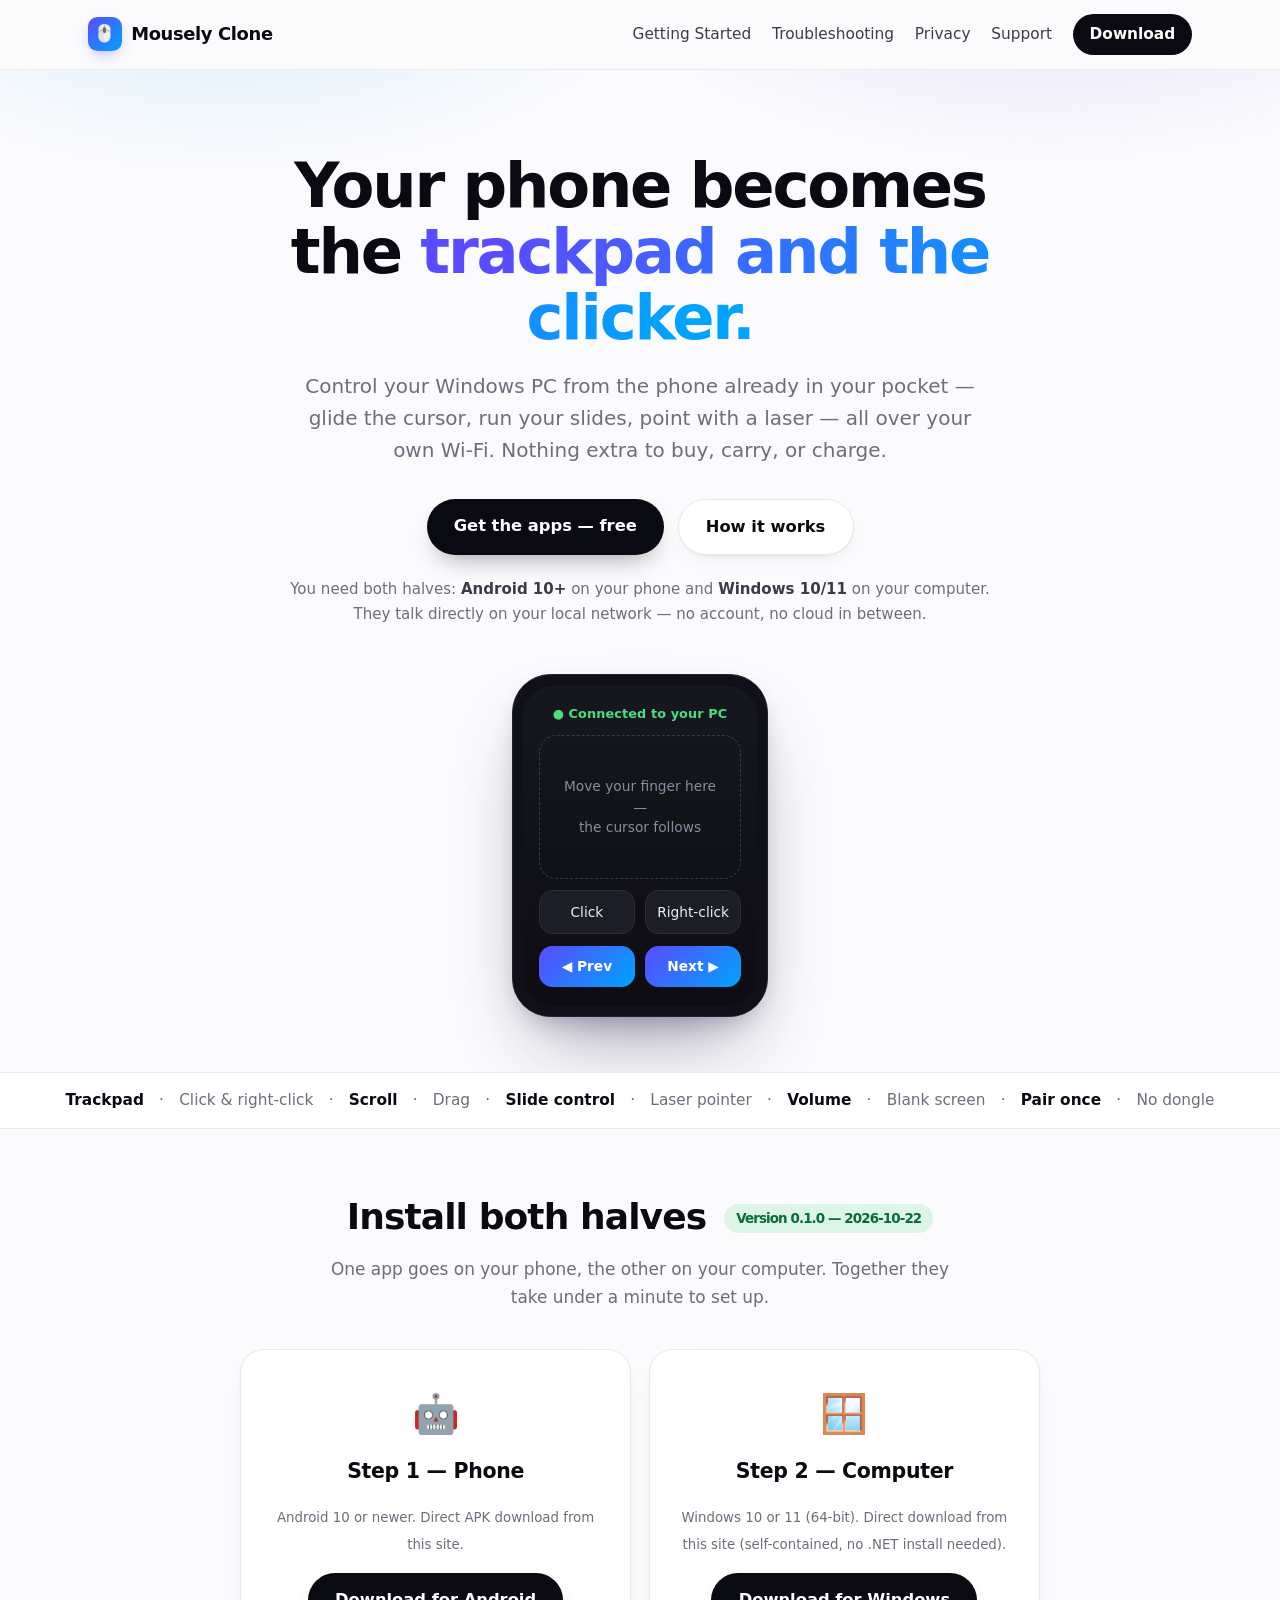
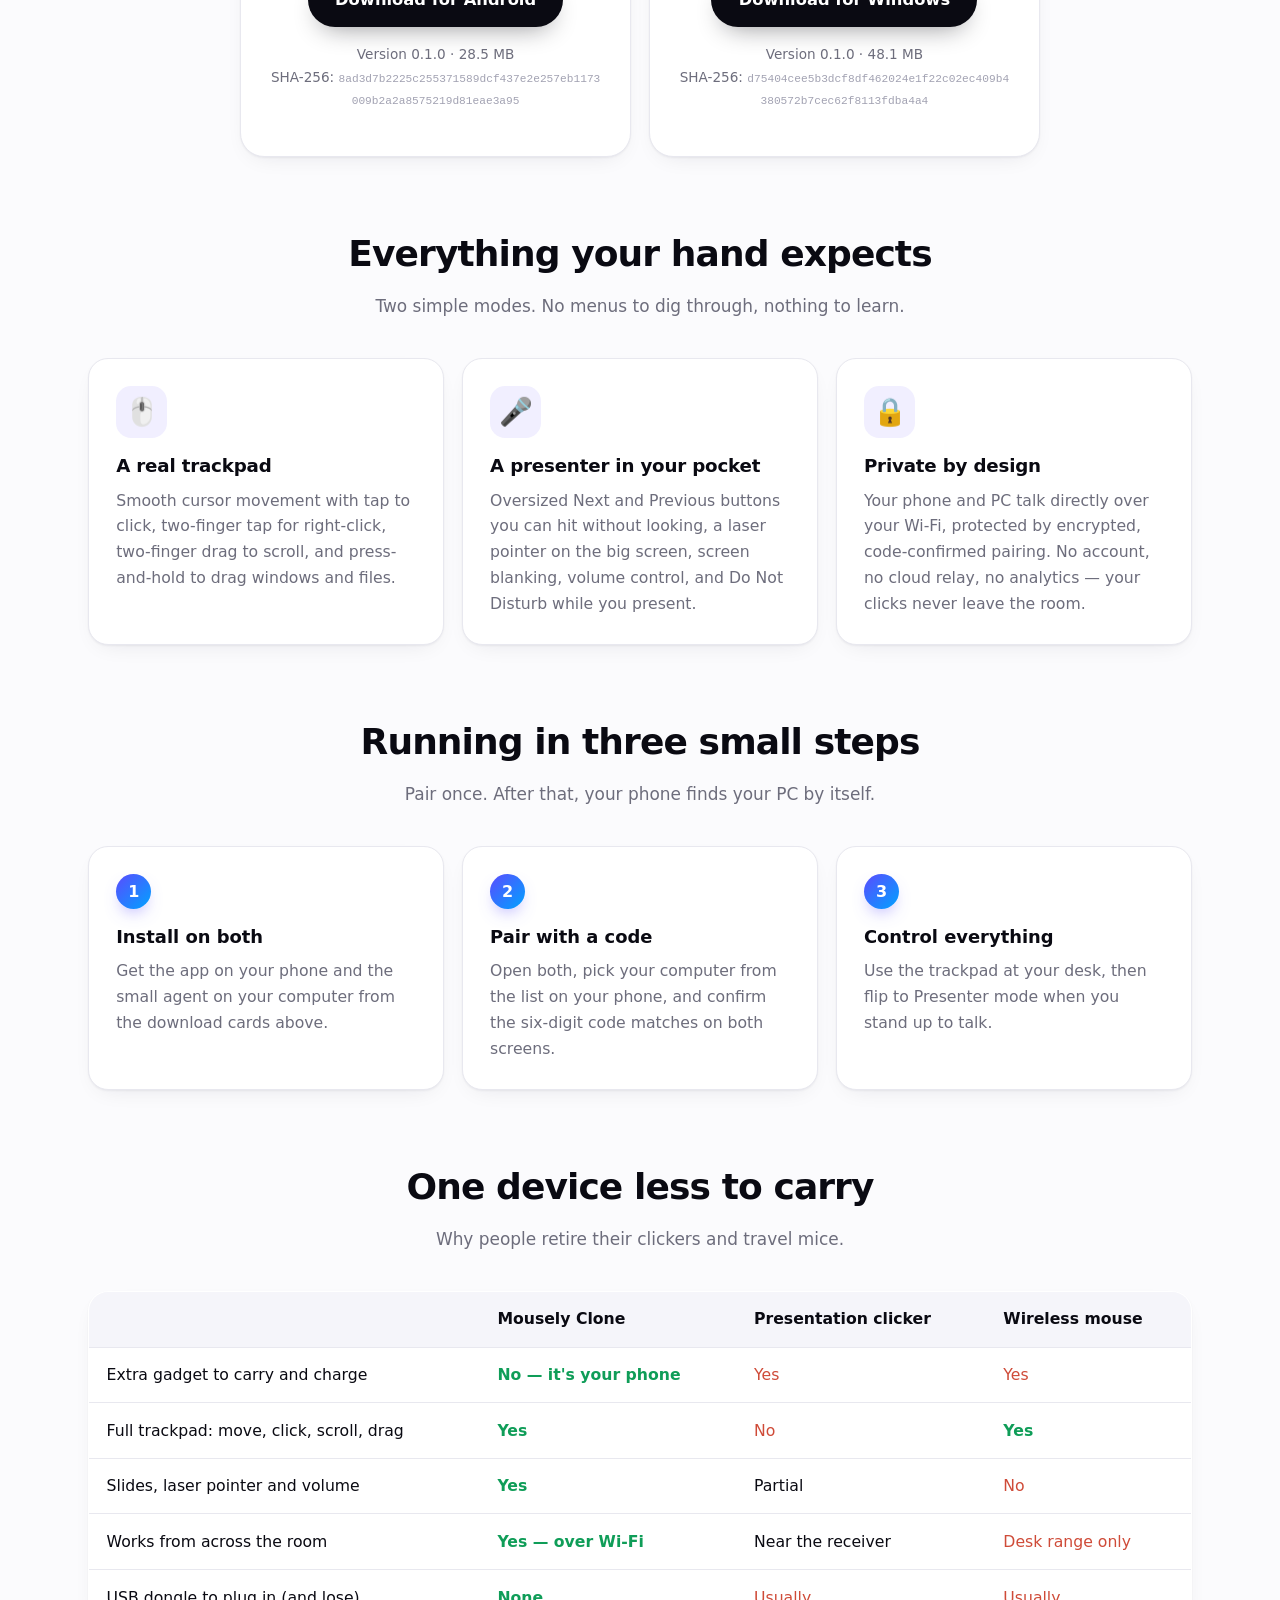
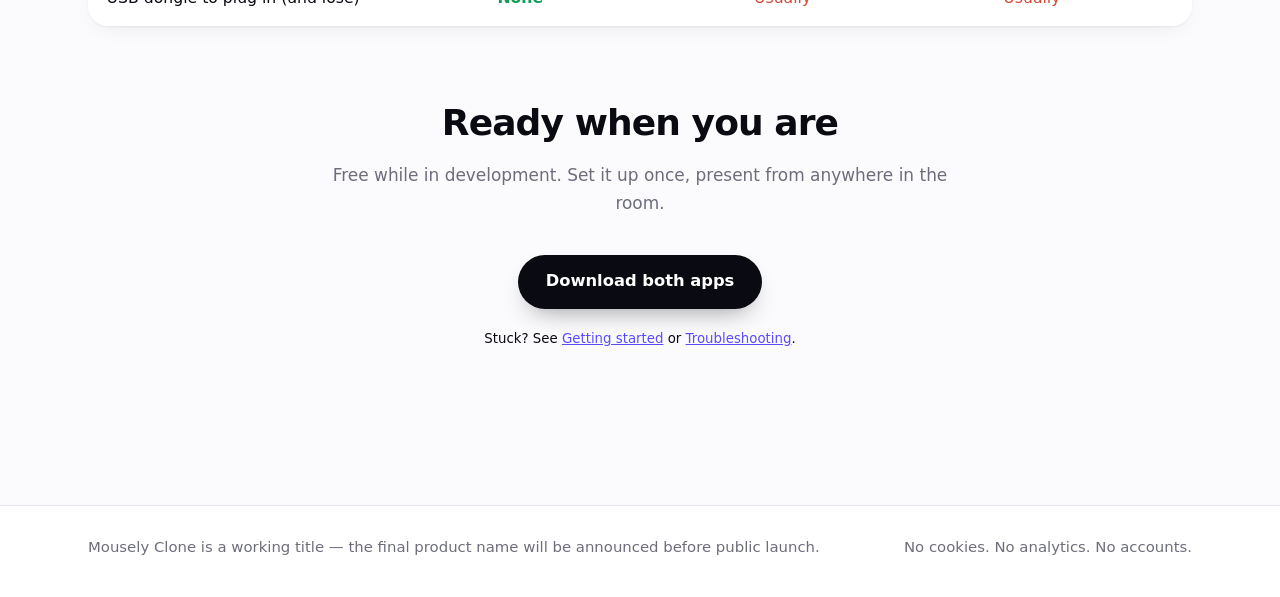
==== commit fd37bfe4: "Publish website build" ====
--- a/index.html
+++ b/index.html
@@ -1,4 +1,4 @@
-<!DOCTYPE html><html lang="en"> <head><meta charset="utf-8"><meta name="viewport" content="width=device-width, initial-scale=1"><meta name="description" content="Mousely Clone turns an Android phone into a wireless trackpad and presentation clicker for a Windows PC — over your own Wi-Fi, with no dongle, no account and no cloud."><title>Your phone is the trackpad — Mousely Clone (working title)</title><link rel="stylesheet" href="/_astro/getting-started.BnJvXzkW.css"></head> <body> <header class="site"> <div class="bar"> <a class="brand" href="/"><span class="logo">🖱️</span> Mousely Clone</a> <nav class="main"> <a href="/getting-started/">Getting Started</a> <a href="/troubleshooting/">Troubleshooting</a> <a href="/privacy/">Privacy</a> <a href="/support/">Support</a> <a class="cta" href="/#download">Download</a> </nav> </div> </header>  <div class="hero"> <h1>Your phone becomes the <span class="grad">trackpad and the clicker.</span></h1> <p class="sub">Control your Windows PC from the phone already in your pocket — glide the
+<!DOCTYPE html><html lang="en"> <head><meta charset="utf-8"><meta name="viewport" content="width=device-width, initial-scale=1"><meta name="description" content="Mousely Clone turns an Android phone into a wireless trackpad and presentation clicker for a Windows PC — over your own Wi-Fi, with no dongle, no account and no cloud."><title>Your phone is the trackpad — Mousely Clone (working title)</title><link rel="stylesheet" href="/_astro/getting-started.BGjtjhIZ.css"></head> <body> <header class="site"> <div class="bar"> <a class="brand" href="/"><span class="logo">🖱️</span> Mousely Clone</a> <nav class="main"> <a href="/getting-started/">Getting Started</a> <a href="/troubleshooting/">Troubleshooting</a> <a href="/privacy/">Privacy</a> <a href="/support/">Support</a> <a class="cta" href="/#download">Download</a> </nav> </div> </header>  <div class="hero"> <h1>Your phone becomes the <span class="grad">trackpad and the clicker.</span></h1> <p class="sub">Control your Windows PC from the phone already in your pocket — glide the
       cursor, run your slides, point with a laser — all over your own Wi-Fi.
       Nothing extra to buy, carry, or charge.</p> <div class="cta-row"> <a class="btn" href="#download">Get the apps — free</a> <a class="btn ghost" href="/getting-started/">How it works</a> </div> <p class="compat">You need both halves: <strong>Android 10+</strong> on your phone and
 <strong>Windows 10/11</strong> on your computer. They talk directly on your local
@@ -29,4 +29,19 @@
         if (hint) hint.innerHTML = 'You are on a Windows PC — start with <strong>Step 2</strong> below. You will also need the Android app on your phone.';
       }
     })();
-  </script>  <footer class="site"> <div class="foot"> <span>Mousely Clone is a working title — the final product name will be announced before public launch.</span> <span>No cookies. No analytics. No accounts.</span> </div> </footer> </body></html>+  </script>  <footer class="site"> <div class="foot"> <span>Mousely Clone is a working title — the final product name will be announced before public launch.</span> <span>No cookies. No analytics. No accounts.</span> </div> </footer> <script>
+      // Gentle scroll-reveal for sections and cards. Content is visible by
+      // default; this only enhances. Respects prefers-reduced-motion via CSS.
+      (function () {
+        try {
+          var els = document.querySelectorAll('section.block, .feat, .step, .dl, .table-wrap, main.page .card');
+          if (!('IntersectionObserver' in window) || !els.length) return;
+          var io = new IntersectionObserver(function (entries) {
+            entries.forEach(function (e) {
+              if (e.isIntersecting) { e.target.classList.add('in'); io.unobserve(e.target); }
+            });
+          }, { threshold: 0.12 });
+          els.forEach(function (el) { el.classList.add('rv'); io.observe(el); });
+        } catch (err) { /* enhancement only — never block content */ }
+      })();
+    </script> </body> </html>
--- a/_astro/getting-started.BGjtjhIZ.css
+++ b/_astro/getting-started.BGjtjhIZ.css
@@ -0,0 +1 @@
+:root{--bg: #fbfbfd;--panel: #ffffff;--ink: #0a0a12;--ink2: #3c3c48;--muted: #6d6d7c;--line: #e8e8ef;--accent: #5a4bff;--accent2: #00a3ff;--good: #0f9d58;--radius: 20px;--shadow-sm: 0 1px 2px rgba(16,16,40,.05), 0 8px 24px -12px rgba(16,16,40,.12);--shadow-md: 0 2px 4px rgba(16,16,40,.06), 0 20px 44px -16px rgba(16,16,40,.22);font-family:ui-sans-system,system-ui,-apple-system,Segoe UI,Roboto,Helvetica,Arial,sans-serif}*{box-sizing:border-box}html{scroll-behavior:smooth}body{margin:0;background:var(--bg);color:var(--ink);line-height:1.65;-webkit-font-smoothing:antialiased;text-rendering:optimizeLegibility}::selection{background:#d9d4ff}a{color:var(--accent)}.wrap{max-width:72rem;margin:0 auto;padding:0 1.5rem 4rem}header.site{position:sticky;top:0;z-index:50;background:#fbfbfdc7;backdrop-filter:saturate(1.6) blur(14px);-webkit-backdrop-filter:saturate(1.6) blur(14px);border-bottom:1px solid rgba(20,20,50,.07)}header.site .bar{max-width:72rem;margin:0 auto;padding:.85rem 1.5rem;display:flex;align-items:center;gap:1.6rem;flex-wrap:wrap}.brand{display:flex;align-items:center;gap:.6rem;font-weight:800;font-size:1.12rem;letter-spacing:-.02em;color:var(--ink);text-decoration:none;margin-right:auto}.brand .logo{width:2.1rem;height:2.1rem;border-radius:.6rem;background:linear-gradient(135deg,var(--accent),var(--accent2));display:inline-flex;align-items:center;justify-content:center;font-size:1.05rem;box-shadow:0 6px 16px -6px #5a4bff8c}nav.main{display:flex;gap:1.3rem;flex-wrap:wrap;align-items:center}nav.main a{color:var(--ink2);text-decoration:none;font-size:.96rem;font-weight:500;transition:color .2s}nav.main a:hover{color:var(--ink)}nav.main a.cta{color:#fff;background:var(--ink);padding:.5rem 1.05rem;border-radius:999px;font-weight:600;transition:transform .2s,box-shadow .2s}nav.main a.cta:hover{color:#fff;transform:translateY(-1px);box-shadow:0 10px 20px -10px #0a0a1280}.hero{position:relative;text-align:center;padding:5.2rem 1.5rem 3.4rem;overflow:hidden}.hero:before{content:"";position:absolute;inset:0;background:radial-gradient(42rem 20rem at 18% -6rem,rgba(0,163,255,.14),transparent 62%),radial-gradient(46rem 22rem at 82% -8rem,rgba(90,75,255,.16),transparent 62%),radial-gradient(30rem 14rem at 50% 115%,rgba(255,120,180,.08),transparent 65%);pointer-events:none}.hero>*{position:relative}.hero h1{font-size:clamp(2.4rem,5.6vw,3.9rem);line-height:1.06;font-weight:820;margin:0 auto 1.15rem;max-width:48rem;letter-spacing:-.035em}.hero h1 .grad{background:linear-gradient(92deg,var(--accent) 10%,var(--accent2) 90%);-webkit-background-clip:text;background-clip:text;color:transparent}.hero p.sub{font-size:clamp(1.05rem,2vw,1.25rem);color:var(--muted);max-width:42rem;margin:0 auto 2.1rem;line-height:1.6}.hero .cta-row{display:flex;gap:.85rem;justify-content:center;flex-wrap:wrap}.hero .compat{margin:1.35rem auto 0;color:var(--muted);font-size:.94rem;max-width:44rem}.hero .compat strong{color:var(--ink2)}a.btn{display:inline-block;padding:.85rem 1.7rem;border-radius:999px;background:var(--ink);color:#fff;text-decoration:none;font-weight:650;font-size:1.02rem;box-shadow:0 12px 26px -12px #0a0a1273;transition:transform .22s cubic-bezier(.2,.7,.3,1.4),box-shadow .22s}a.btn:hover{transform:translateY(-2px);box-shadow:0 18px 34px -12px #0a0a1266}a.btn.ghost{background:#fff;color:var(--ink);border:1px solid var(--line);box-shadow:var(--shadow-sm)}a.btn.ghost:hover{border-color:#cfcfe0}a.btn.disabled{background:#ececf2;color:#9a9aa8;box-shadow:none;pointer-events:none}@keyframes floaty{0%,to{transform:translateY(0) rotate(-.4deg)}50%{transform:translateY(-10px) rotate(.4deg)}}.phone{width:16rem;margin:3rem auto 0;background:#101018;border:1px solid #23232e;border-radius:2.4rem;padding:.65rem;box-shadow:0 40px 80px -28px #14103c73,0 12px 28px -12px #14103c4d;animation:floaty 7s ease-in-out infinite}.phone .screen{background:linear-gradient(180deg,#17171f,#0c0c12);border-radius:1.9rem;padding:1.05rem .95rem 1.15rem;min-height:20rem;display:flex;flex-direction:column;gap:.7rem}.phone .p-status{text-align:center;color:#4ade80;font-size:.8rem;font-weight:650;letter-spacing:.01em}.phone .p-pad{flex:1;border:1.5px dashed #3a3a4d;border-radius:1.1rem;display:flex;align-items:center;justify-content:center;color:#8b8b9e;font-size:.86rem;text-align:center;padding:1rem;line-height:1.5}.phone .p-row{display:flex;gap:.6rem}.phone .p-btn{flex:1;text-align:center;background:#1d1d28;border:1px solid #2c2c3c;border-radius:.85rem;padding:.6rem 0;font-size:.86rem;color:#eceef4}.phone .p-btn.blue{background:linear-gradient(135deg,var(--accent),var(--accent2));border:none;color:#fff;font-weight:680}.ticker{border-top:1px solid var(--line);border-bottom:1px solid var(--line);background:#fff;padding:.95rem 1rem;text-align:center;color:var(--muted);font-size:.96rem;overflow:hidden}.ticker span{margin:0 .95rem;white-space:nowrap}.ticker b{color:var(--ink);font-weight:650}section.block{padding:3.6rem 0 .6rem}section.block>h2{font-size:clamp(1.7rem,3.4vw,2.25rem);font-weight:780;text-align:center;margin:0 0 .6rem;letter-spacing:-.025em}section.block>p.lead{text-align:center;color:var(--muted);font-size:1.06rem;max-width:40rem;margin:0 auto 2.3rem}.grid3{display:grid;grid-template-columns:repeat(auto-fit,minmax(16rem,1fr));gap:1.1rem}.feat{background:var(--panel);border:1px solid var(--line);border-radius:var(--radius);padding:1.7rem;box-shadow:var(--shadow-sm);transition:transform .25s,box-shadow .25s}.feat:hover{transform:translateY(-4px);box-shadow:var(--shadow-md)}.feat .ic{font-size:1.7rem;background:#f1efff;width:3.2rem;height:3.2rem;border-radius:.95rem;display:flex;align-items:center;justify-content:center}.feat h3{margin:.85rem 0 .4rem;font-size:1.14rem;letter-spacing:-.01em}.feat p{margin:0;color:var(--muted);font-size:.98rem}.steps{display:grid;grid-template-columns:repeat(auto-fit,minmax(16rem,1fr));gap:1.1rem}.step{background:var(--panel);border:1px solid var(--line);border-radius:var(--radius);padding:1.7rem;box-shadow:var(--shadow-sm);transition:transform .25s,box-shadow .25s}.step:hover{transform:translateY(-4px);box-shadow:var(--shadow-md)}.step .num{width:2.2rem;height:2.2rem;border-radius:999px;background:linear-gradient(135deg,var(--accent),var(--accent2));color:#fff;font-weight:780;display:flex;align-items:center;justify-content:center;box-shadow:0 8px 18px -8px #5a4bffb3}.step h3{margin:.8rem 0 .4rem;font-size:1.12rem}.step p{margin:0;color:var(--muted);font-size:.98rem}.dl-grid{display:grid;grid-template-columns:repeat(auto-fit,minmax(17rem,1fr));gap:1.1rem;max-width:50rem;margin:0 auto}.dl{background:var(--panel);border:1px solid var(--line);border-radius:24px;padding:2rem 1.7rem;text-align:center;box-shadow:var(--shadow-sm);transition:transform .25s,box-shadow .25s}.dl:hover{transform:translateY(-4px);box-shadow:var(--shadow-md)}.dl.recommended{border-color:var(--accent);box-shadow:0 0 0 1px var(--accent),var(--shadow-md)}.dl .os-ic{font-size:2.4rem}.dl h3{margin:.6rem 0 .25rem;font-size:1.28rem;letter-spacing:-.015em}.dl p{color:var(--muted)}.dl .meta{font-size:.85rem;color:var(--muted)}.sha{word-break:break-all;font-size:.7rem;color:#a2a2b2}.badge{display:inline-block;padding:.22rem .75rem;border-radius:999px;background:#fff4d6;color:#8a6d00;font-size:.84rem;font-weight:650;vertical-align:middle;margin-left:.4rem}.badge.live{background:#dcf5e7;color:#0b6b3a}.table-wrap{overflow-x:auto;border-radius:var(--radius);box-shadow:var(--shadow-sm)}table.compare{width:100%;border-collapse:collapse;background:var(--panel);border:1px solid var(--line);border-radius:var(--radius);overflow:hidden;font-size:.98rem}table.compare th,table.compare td{padding:.9rem 1.1rem;text-align:left;border-bottom:1px solid var(--line)}table.compare th{background:#f5f5fa;font-weight:700}table.compare td.yes{color:var(--good);font-weight:650}table.compare td.no{color:#cf4b38}table.compare tr:last-child td{border-bottom:none}main.page{max-width:47rem;margin:0 auto;padding:2.6rem 1.5rem 1rem}main.page h1{font-size:2.15rem;letter-spacing:-.025em;margin:0 0 1rem}main.page h2{letter-spacing:-.015em;margin-top:2rem}.card{background:var(--panel);border:1px solid var(--line);border-radius:var(--radius);padding:1.3rem 1.5rem;margin:1rem 0;box-shadow:var(--shadow-sm)}.rv{opacity:0;transform:translateY(22px);transition:opacity .7s ease,transform .7s cubic-bezier(.2,.7,.2,1)}.rv.in{opacity:1;transform:none}@media(prefers-reduced-motion:reduce){html{scroll-behavior:auto}.phone{animation:none}.rv{opacity:1;transform:none;transition:none}a.btn,.feat,.step,.dl,nav.main a.cta{transition:none}}footer.site{border-top:1px solid var(--line);margin-top:4rem;background:#fff}footer.site .foot{max-width:72rem;margin:0 auto;padding:1.8rem 1.5rem 2.4rem;color:var(--muted);font-size:.93rem;display:flex;gap:1rem;flex-wrap:wrap;justify-content:space-between}footer.site a{color:var(--muted)}
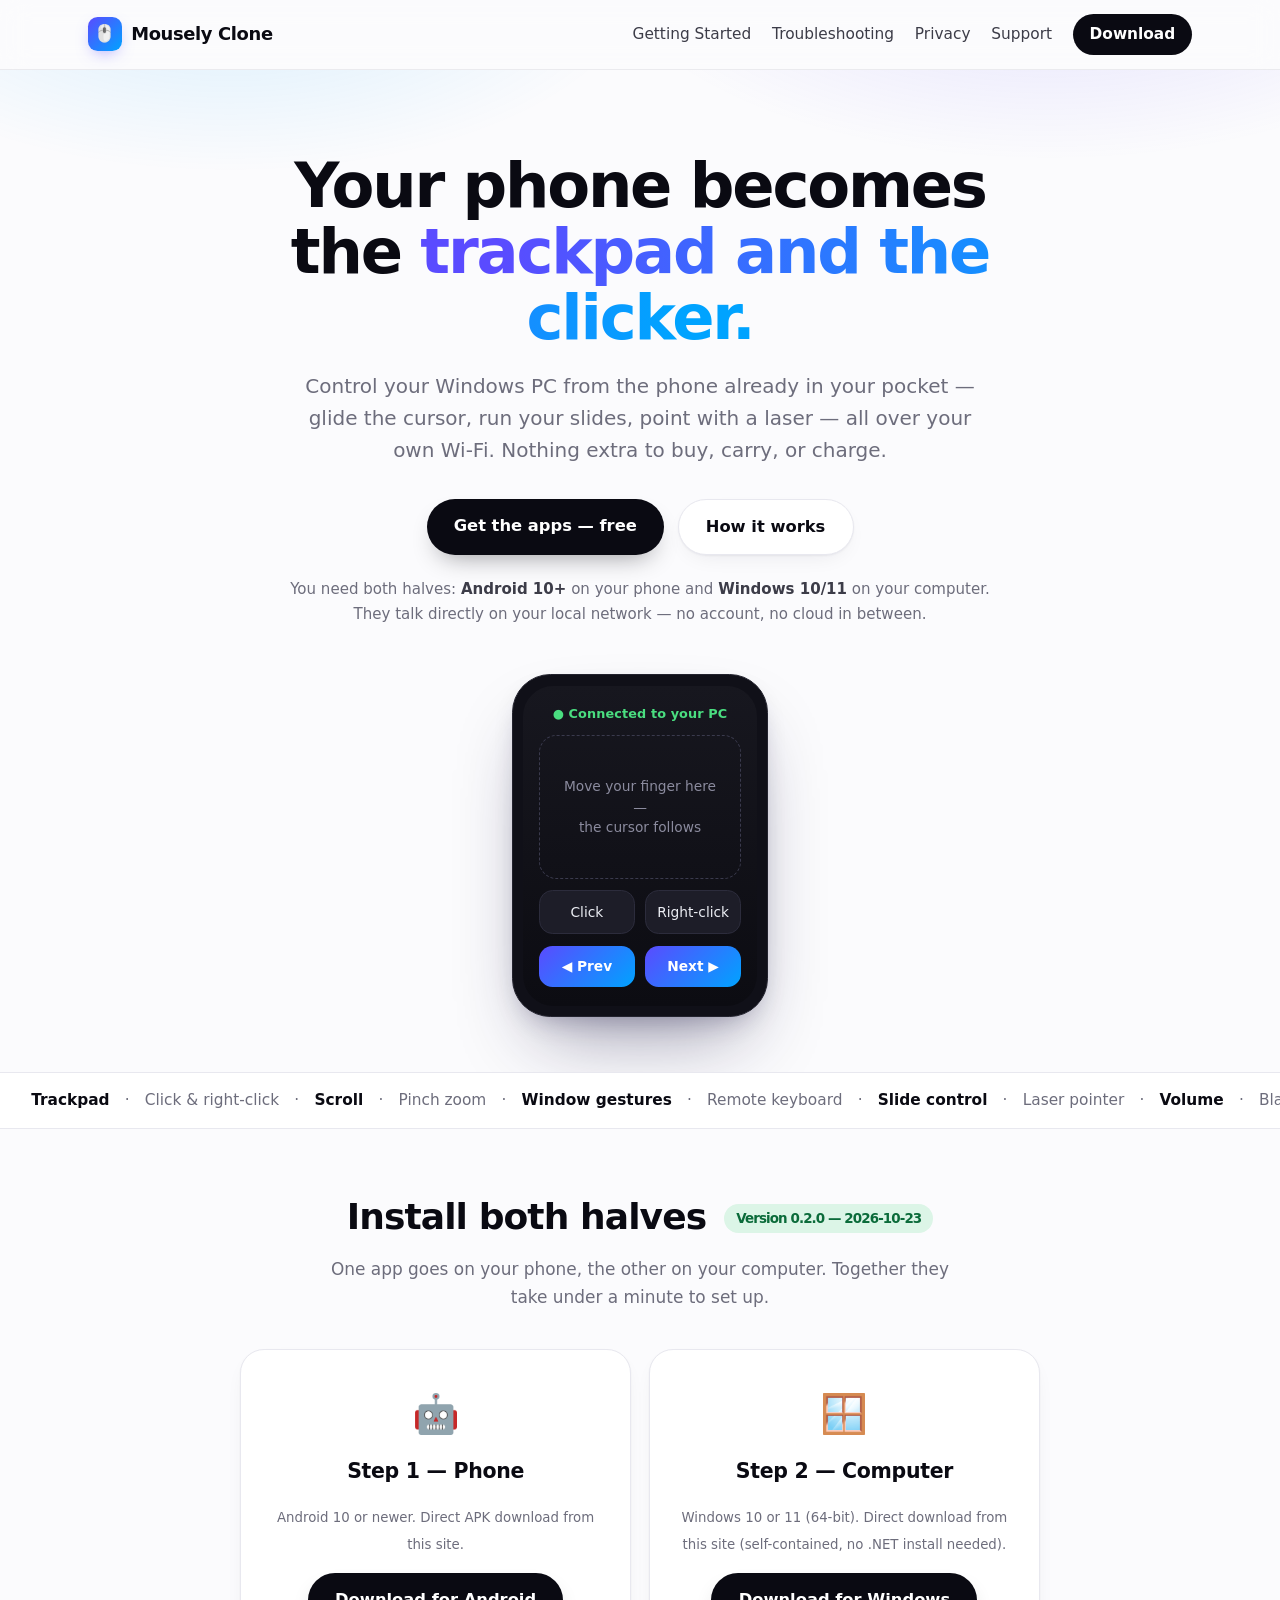
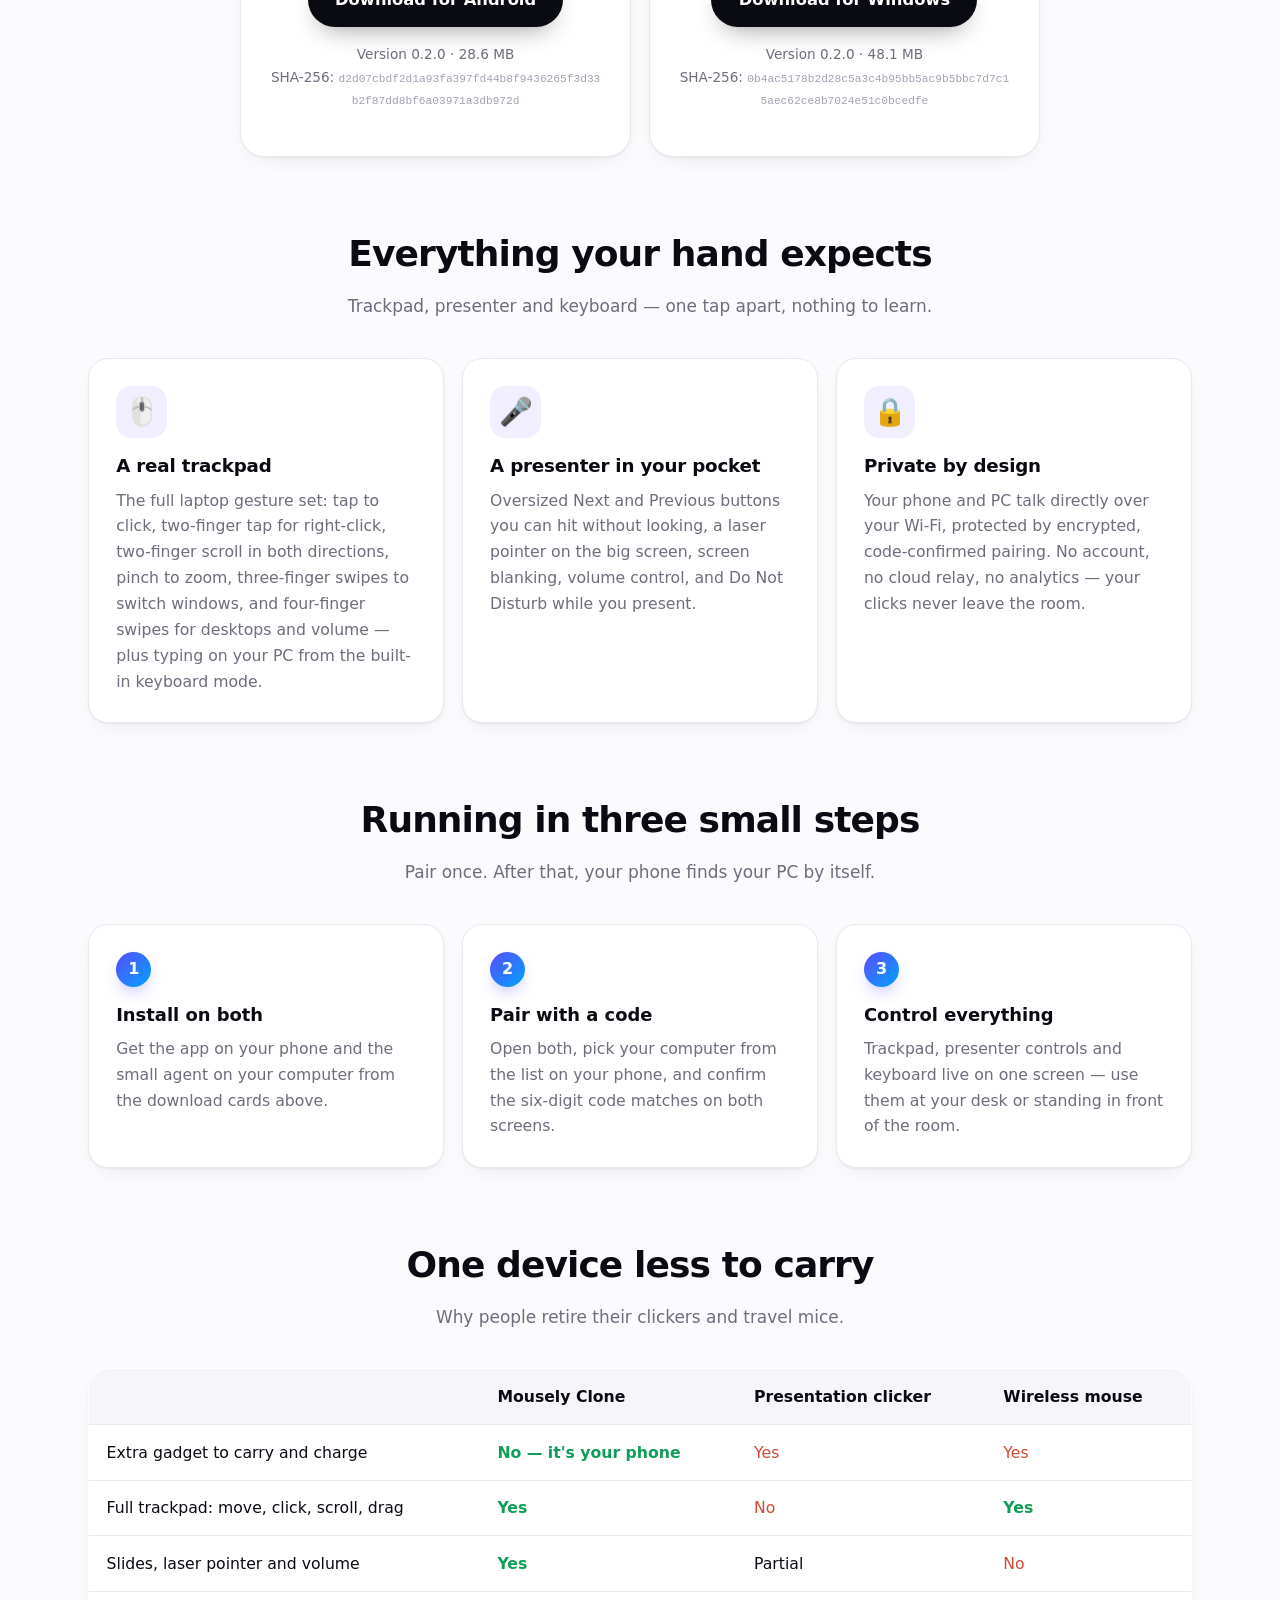
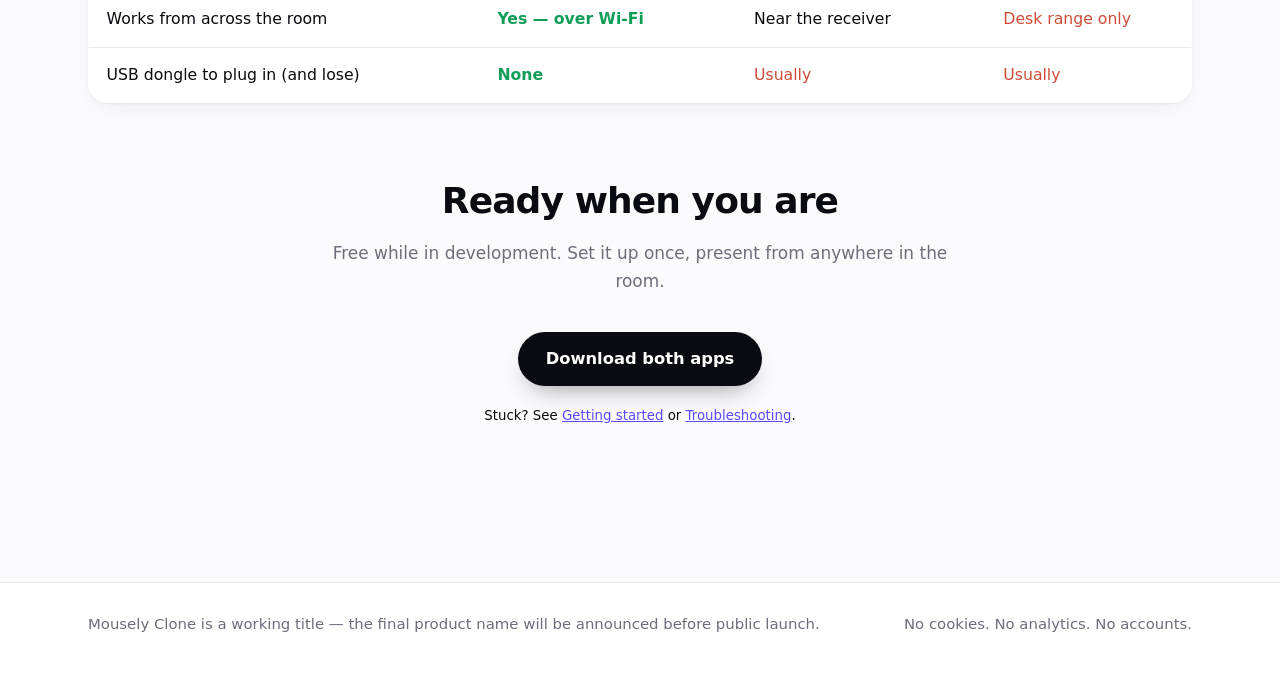
==== commit e6095658: "Publish website build" ====
--- a/index.html
+++ b/index.html
@@ -2,19 +2,21 @@
       cursor, run your slides, point with a laser — all over your own Wi-Fi.
       Nothing extra to buy, carry, or charge.</p> <div class="cta-row"> <a class="btn" href="#download">Get the apps — free</a> <a class="btn ghost" href="/getting-started/">How it works</a> </div> <p class="compat">You need both halves: <strong>Android 10+</strong> on your phone and
 <strong>Windows 10/11</strong> on your computer. They talk directly on your local
-      network — no account, no cloud in between.</p> <div class="phone" aria-hidden="true"> <div class="screen"> <div class="p-status">● Connected to your PC</div> <div class="p-pad">Move your finger here —<br>the cursor follows</div> <div class="p-row"><div class="p-btn">Click</div><div class="p-btn">Right-click</div></div> <div class="p-row"><div class="p-btn blue">◀ Prev</div><div class="p-btn blue">Next ▶</div></div> </div> </div> </div> <div class="ticker" aria-hidden="true"> <span><b>Trackpad</b></span>·<span>Click &amp; right-click</span>·<span><b>Scroll</b></span>·<span>Drag</span>·<span><b>Slide control</b></span>·<span>Laser pointer</span>·<span><b>Volume</b></span>·<span>Blank screen</span>·<span><b>Pair once</b></span>·<span>No dongle</span> </div> <div class="wrap"> <section class="block" id="download"> <h2>Install both halves
-<span class="badge live">Version 0.1.0 — 2026-10-22</span> </h2> <p class="lead" id="os-hint">One app goes on your phone, the other on your computer.
-        Together they take under a minute to set up.</p> <div class="dl-grid"> <div class="dl" id="dl-android"> <div class="os-ic">🤖</div> <h3>Step 1 — Phone</h3> <p><small>Android 10 or newer. Direct APK download from this site.</small></p>  <p><a class="btn" href="https://haalimwork-sys.github.io/files/mouselyclone-android-v0.1.0.apk">Download for Android</a></p> <p class="meta">Version 0.1.0 · 28.5 MB<br>
-SHA-256: <code class="sha">8ad3d7b2225c255371589dcf437e2e257eb1173009b2a2a8575219d81eae3a95</code></p>  </div> <div class="dl" id="dl-windows"> <div class="os-ic">🪟</div> <h3>Step 2 — Computer</h3> <p><small>Windows 10 or 11 (64-bit). Direct download from this site (self-contained, no .NET install needed).</small></p>  <p><a class="btn" href="https://haalimwork-sys.github.io/files/mouselyclone-windows-v0.1.0.zip">Download for Windows</a></p> <p class="meta">Version 0.1.0 · 48.1 MB<br>
-SHA-256: <code class="sha">d75404cee5b3dcf8df462024e1f22c02ec409b4380572b7cec62f8113fdba4a4</code></p>  </div> </div> </section> <section class="block"> <h2>Everything your hand expects</h2> <p class="lead">Two simple modes. No menus to dig through, nothing to learn.</p> <div class="grid3"> <div class="feat"> <div class="ic">🖱️</div> <h3>A real trackpad</h3> <p>Smooth cursor movement with tap to click, two-finger tap for right-click,
-             two-finger drag to scroll, and press-and-hold to drag windows and files.</p> </div> <div class="feat"> <div class="ic">🎤</div> <h3>A presenter in your pocket</h3> <p>Oversized Next and Previous buttons you can hit without looking, a laser
+      network — no account, no cloud in between.</p> <div class="phone" aria-hidden="true"> <div class="screen"> <div class="p-status">● Connected to your PC</div> <div class="p-pad">Move your finger here —<br>the cursor follows</div> <div class="p-row"><div class="p-btn">Click</div><div class="p-btn">Right-click</div></div> <div class="p-row"><div class="p-btn blue">◀ Prev</div><div class="p-btn blue">Next ▶</div></div> </div> </div> </div> <div class="ticker" aria-hidden="true"> <span><b>Trackpad</b></span>·<span>Click &amp; right-click</span>·<span><b>Scroll</b></span>·<span>Pinch zoom</span>·<span><b>Window gestures</b></span>·<span>Remote keyboard</span>·<span><b>Slide control</b></span>·<span>Laser pointer</span>·<span><b>Volume</b></span>·<span>Blank screen</span>·<span><b>Pair once</b></span>·<span>No dongle</span> </div> <div class="wrap"> <section class="block" id="download"> <h2>Install both halves
+<span class="badge live">Version 0.2.0 — 2026-10-23</span> </h2> <p class="lead" id="os-hint">One app goes on your phone, the other on your computer.
+        Together they take under a minute to set up.</p> <div class="dl-grid"> <div class="dl" id="dl-android"> <div class="os-ic">🤖</div> <h3>Step 1 — Phone</h3> <p><small>Android 10 or newer. Direct APK download from this site.</small></p>  <p><a class="btn" href="https://haalimwork-sys.github.io/files/mouselyclone-android-v0.2.0.apk">Download for Android</a></p> <p class="meta">Version 0.2.0 · 28.6 MB<br>
+SHA-256: <code class="sha">d2d07cbdf2d1a93fa397fd44b8f9436265f3d33b2f87dd8bf6a03971a3db972d</code></p>  </div> <div class="dl" id="dl-windows"> <div class="os-ic">🪟</div> <h3>Step 2 — Computer</h3> <p><small>Windows 10 or 11 (64-bit). Direct download from this site (self-contained, no .NET install needed).</small></p>  <p><a class="btn" href="https://haalimwork-sys.github.io/files/mouselyclone-windows-v0.2.0.zip">Download for Windows</a></p> <p class="meta">Version 0.2.0 · 48.1 MB<br>
+SHA-256: <code class="sha">0b4ac5178b2d28c5a3c4b95bb5ac9b5bbc7d7c15aec62ce8b7024e51c0bcedfe</code></p>  </div> </div> </section> <section class="block"> <h2>Everything your hand expects</h2> <p class="lead">Trackpad, presenter and keyboard — one tap apart, nothing to learn.</p> <div class="grid3"> <div class="feat"> <div class="ic">🖱️</div> <h3>A real trackpad</h3> <p>The full laptop gesture set: tap to click, two-finger tap for right-click,
+             two-finger scroll in both directions, pinch to zoom, three-finger swipes
+             to switch windows, and four-finger swipes for desktops and volume —
+             plus typing on your PC from the built-in keyboard mode.</p> </div> <div class="feat"> <div class="ic">🎤</div> <h3>A presenter in your pocket</h3> <p>Oversized Next and Previous buttons you can hit without looking, a laser
              pointer on the big screen, screen blanking, volume control, and
              Do Not Disturb while you present.</p> </div> <div class="feat"> <div class="ic">🔒</div> <h3>Private by design</h3> <p>Your phone and PC talk directly over your Wi-Fi, protected by encrypted,
              code-confirmed pairing. No account, no cloud relay, no analytics —
              your clicks never leave the room.</p> </div> </div> </section> <section class="block"> <h2>Running in three small steps</h2> <p class="lead">Pair once. After that, your phone finds your PC by itself.</p> <div class="steps"> <div class="step"> <div class="num">1</div> <h3>Install on both</h3> <p>Get the app on your phone and the small agent on your computer from the
              download cards above.</p> </div> <div class="step"> <div class="num">2</div> <h3>Pair with a code</h3> <p>Open both, pick your computer from the list on your phone, and confirm the
-             six-digit code matches on both screens.</p> </div> <div class="step"> <div class="num">3</div> <h3>Control everything</h3> <p>Use the trackpad at your desk, then flip to Presenter mode when you stand
-             up to talk.</p> </div> </div> </section> <section class="block"> <h2>One device less to carry</h2> <p class="lead">Why people retire their clickers and travel mice.</p> <div class="table-wrap"> <table class="compare"> <tr><th></th><th>Mousely Clone</th><th>Presentation clicker</th><th>Wireless mouse</th></tr> <tr><td>Extra gadget to carry and charge</td><td class="yes">No — it's your phone</td><td class="no">Yes</td><td class="no">Yes</td></tr> <tr><td>Full trackpad: move, click, scroll, drag</td><td class="yes">Yes</td><td class="no">No</td><td class="yes">Yes</td></tr> <tr><td>Slides, laser pointer and volume</td><td class="yes">Yes</td><td>Partial</td><td class="no">No</td></tr> <tr><td>Works from across the room</td><td class="yes">Yes — over Wi-Fi</td><td>Near the receiver</td><td class="no">Desk range only</td></tr> <tr><td>USB dongle to plug in (and lose)</td><td class="yes">None</td><td class="no">Usually</td><td class="no">Usually</td></tr> </table> </div> </section> <section class="block"> <h2>Ready when you are</h2> <p class="lead">Free while in development. Set it up once, present from anywhere in the room.</p> <p style="text-align:center"><a class="btn" href="#download">Download both apps</a></p> <p style="text-align:center"><small>Stuck? See <a href="/getting-started/">Getting started</a>
+             six-digit code matches on both screens.</p> </div> <div class="step"> <div class="num">3</div> <h3>Control everything</h3> <p>Trackpad, presenter controls and keyboard live on one screen — use them
+             at your desk or standing in front of the room.</p> </div> </div> </section> <section class="block"> <h2>One device less to carry</h2> <p class="lead">Why people retire their clickers and travel mice.</p> <div class="table-wrap"> <table class="compare"> <tr><th></th><th>Mousely Clone</th><th>Presentation clicker</th><th>Wireless mouse</th></tr> <tr><td>Extra gadget to carry and charge</td><td class="yes">No — it's your phone</td><td class="no">Yes</td><td class="no">Yes</td></tr> <tr><td>Full trackpad: move, click, scroll, drag</td><td class="yes">Yes</td><td class="no">No</td><td class="yes">Yes</td></tr> <tr><td>Slides, laser pointer and volume</td><td class="yes">Yes</td><td>Partial</td><td class="no">No</td></tr> <tr><td>Works from across the room</td><td class="yes">Yes — over Wi-Fi</td><td>Near the receiver</td><td class="no">Desk range only</td></tr> <tr><td>USB dongle to plug in (and lose)</td><td class="yes">None</td><td class="no">Usually</td><td class="no">Usually</td></tr> </table> </div> </section> <section class="block"> <h2>Ready when you are</h2> <p class="lead">Free while in development. Set it up once, present from anywhere in the room.</p> <p style="text-align:center"><a class="btn" href="#download">Download both apps</a></p> <p style="text-align:center"><small>Stuck? See <a href="/getting-started/">Getting started</a>
 or <a href="/troubleshooting/">Troubleshooting</a>.</small></p> </section> </div> <script>
     // Highlight the download that matches the visitor's OS. Both options stay
     // visible and usable — this only adds a hint, it never hides the other.
